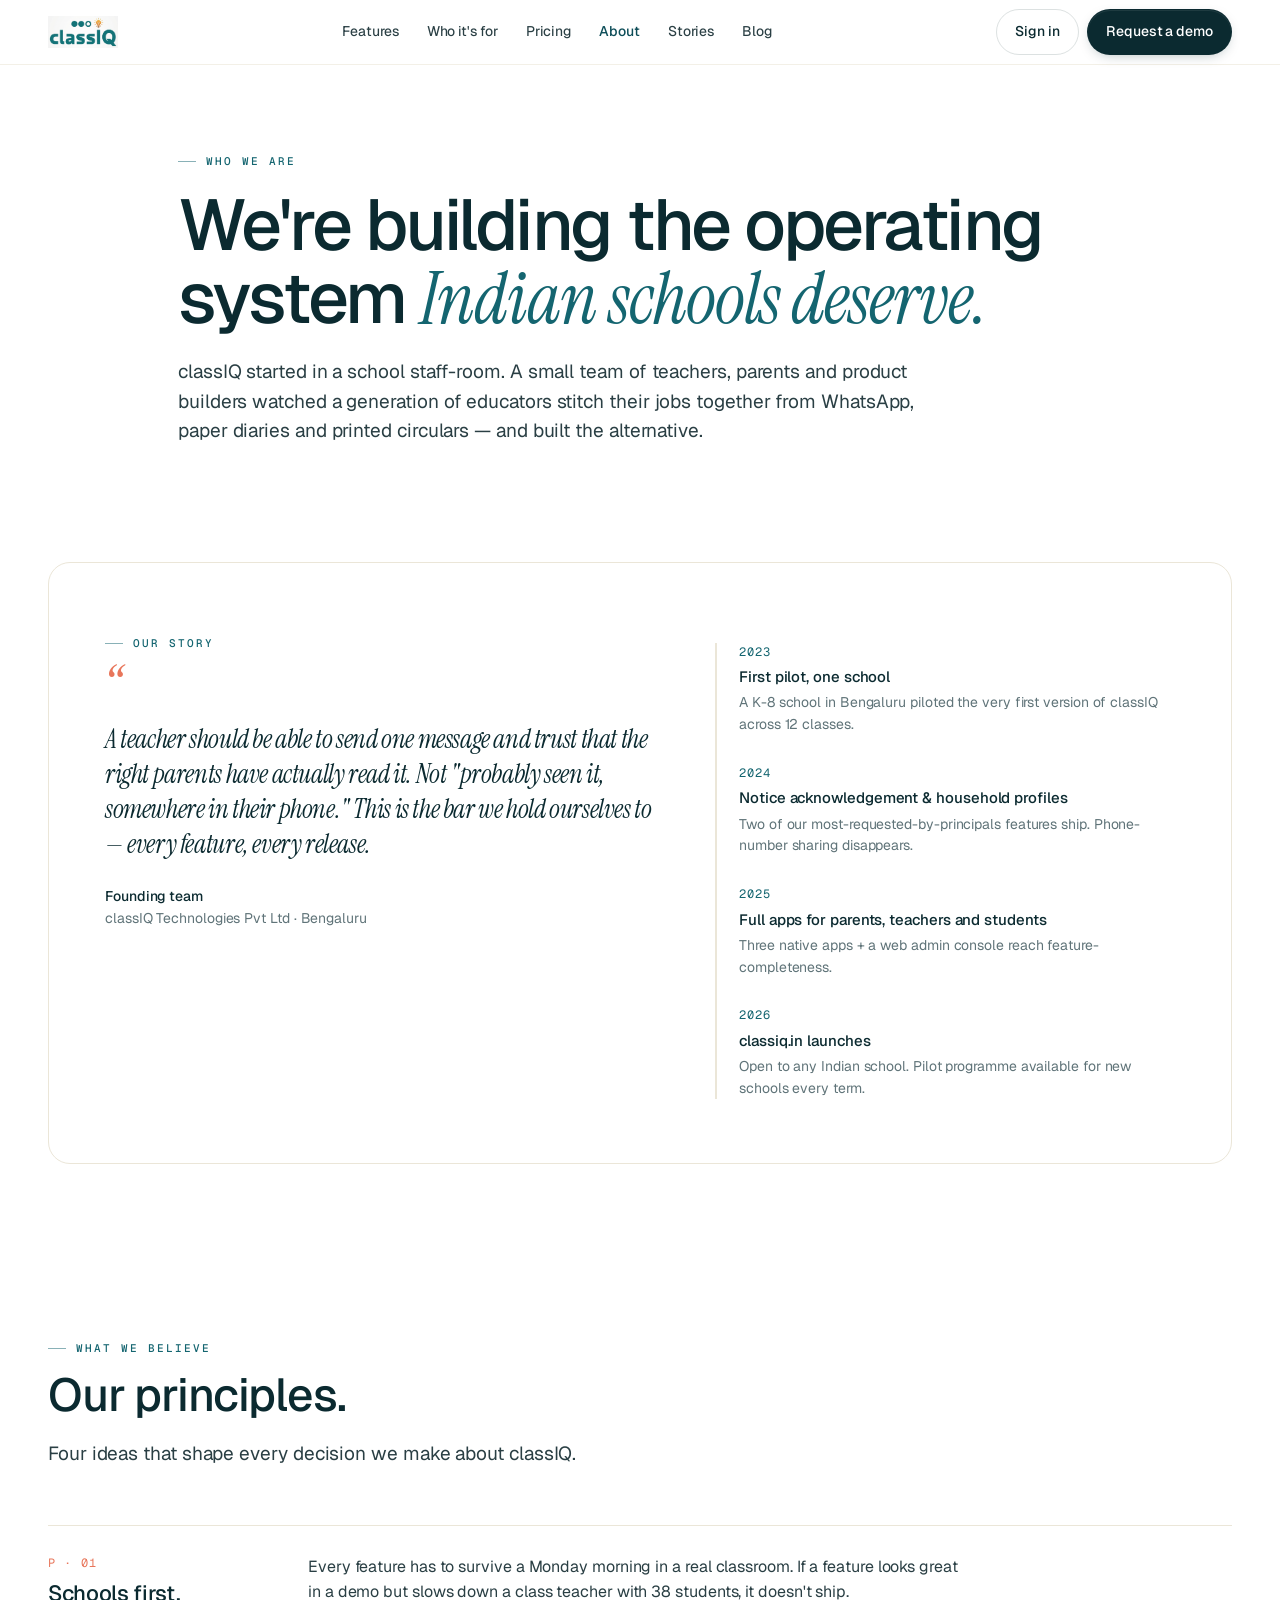
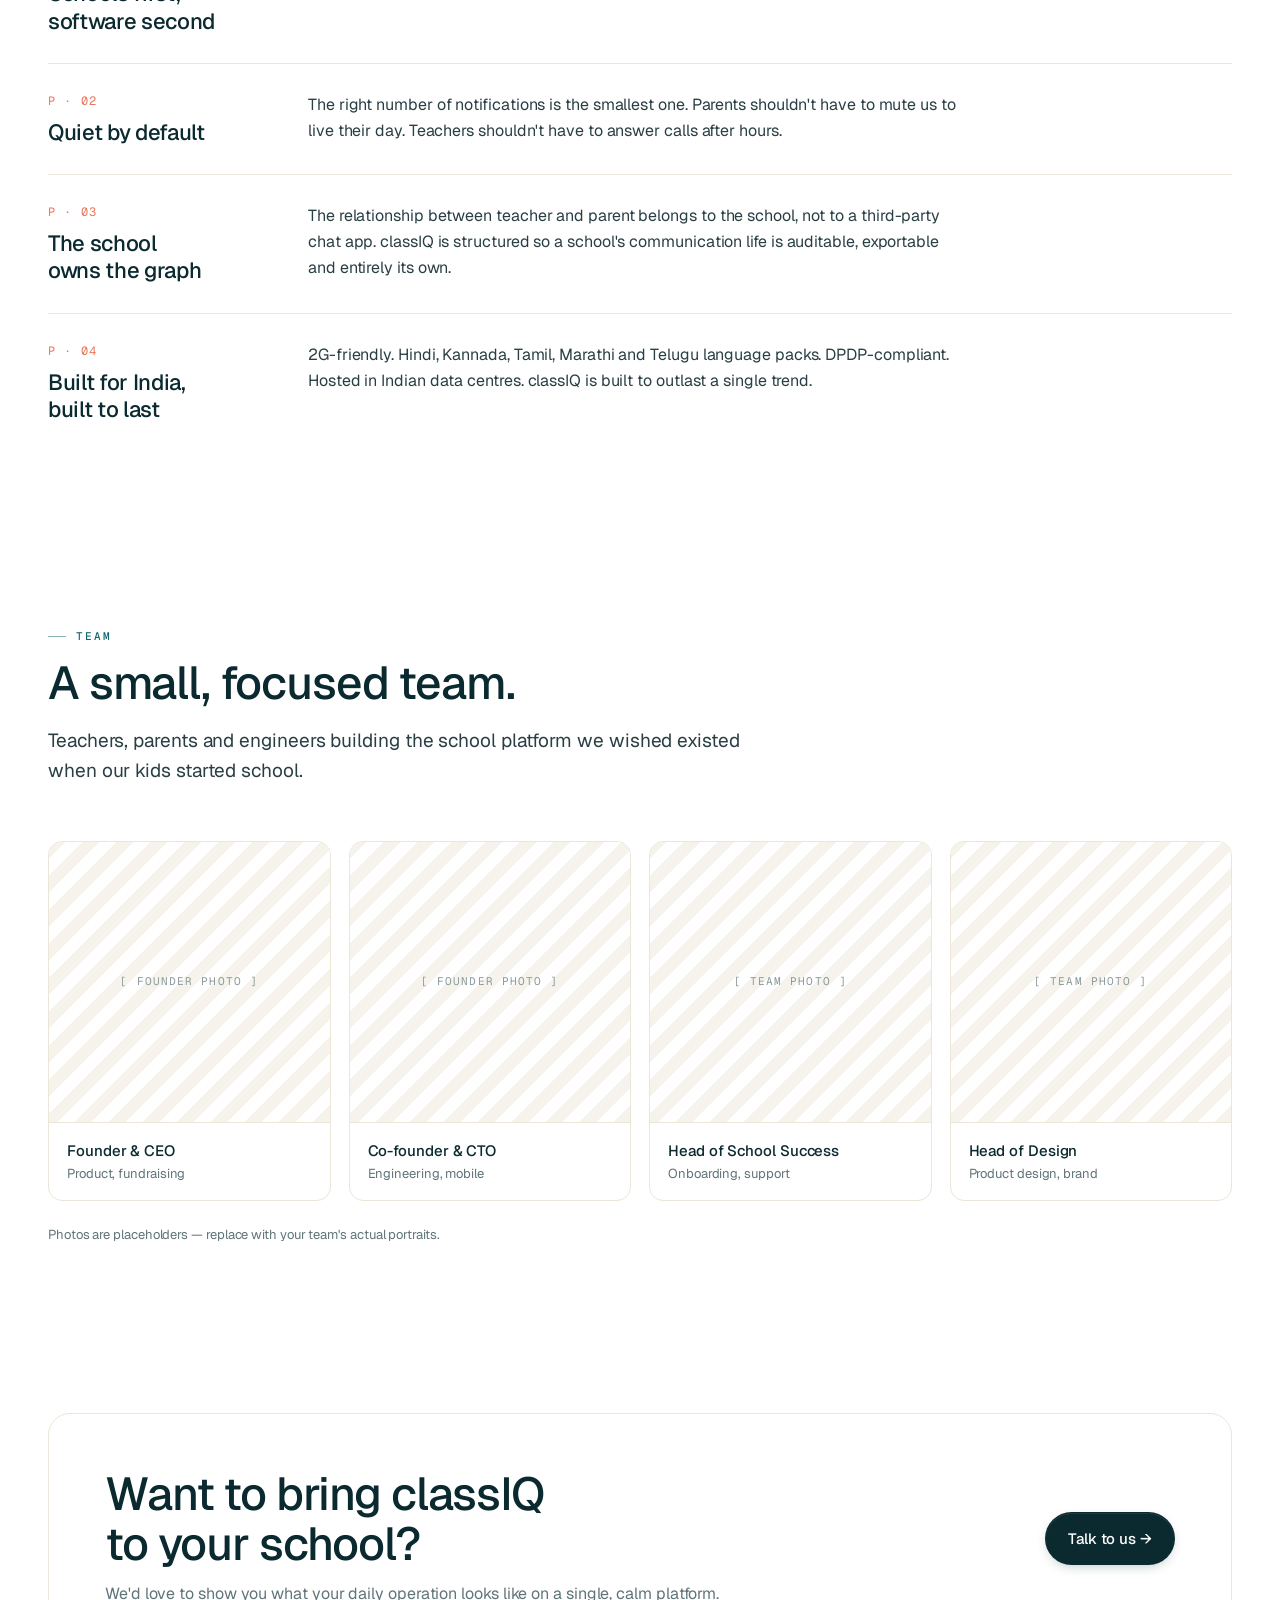
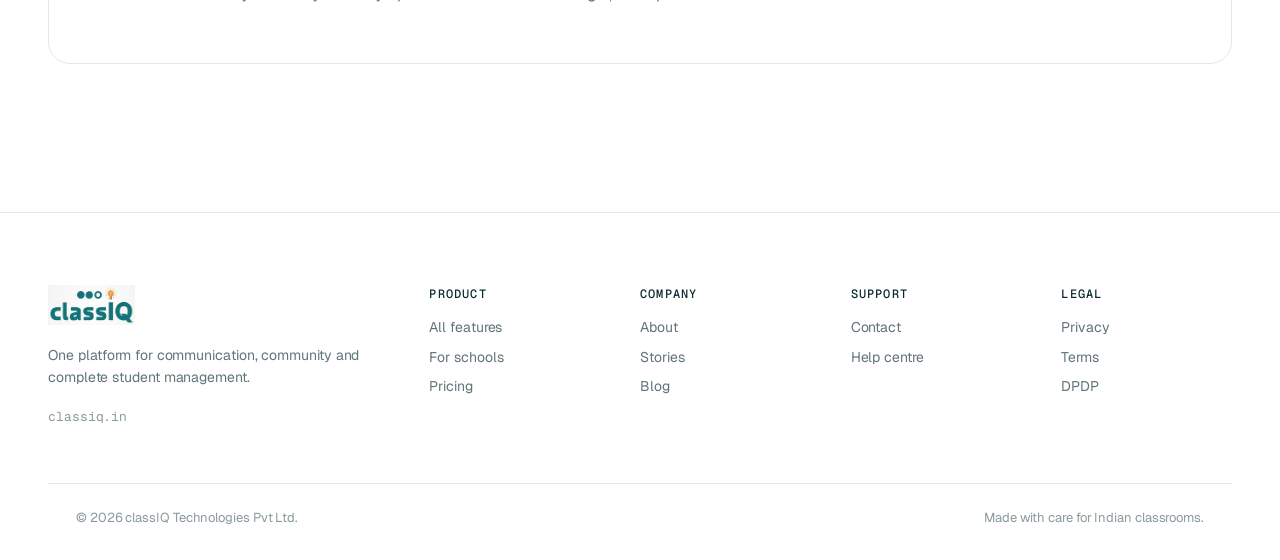
==== about.html @ 7a66c0c0 "first commit" ====
<!doctype html>
<html lang="en">
<head>
<meta charset="utf-8" />
<meta name="viewport" content="width=device-width, initial-scale=1" />
<title>About — classIQ</title>
<link rel="preconnect" href="https://fonts.googleapis.com">
<link rel="preconnect" href="https://fonts.gstatic.com" crossorigin>
<link href="https://fonts.googleapis.com/css2?family=Geist:wght@300;400;500;600;700&family=Geist+Mono:wght@400;500&family=Instrument+Serif:ital@0;1&display=swap" rel="stylesheet">
<link rel="stylesheet" href="styles.css" />
<style>
  .about-hero { padding: 80px 0 32px; }
  .principle {
    padding: 28px 0;
    border-top: 1px solid var(--line);
    display: grid;
    grid-template-columns: 220px 1fr;
    gap: 40px;
  }
  .principle .pnum {
    font-family: var(--font-mono); font-size: 12px;
    letter-spacing: 0.1em; color: var(--coral);
  }
  .principle h3 {
    margin-top: 8px;
    font-size: 22px;
    font-weight: 500;
    letter-spacing: -0.015em;
  }
  .principle p {
    font-size: 16px; color: var(--ink-2); line-height: 1.6; max-width: 60ch;
  }
  .team-grid {
    display: grid;
    grid-template-columns: repeat(4, 1fr);
    gap: 18px;
    margin-top: 40px;
  }
  .person {
    background: var(--paper);
    border: 1px solid var(--line);
    border-radius: var(--radius);
    overflow: hidden;
  }
  .person-avatar {
    aspect-ratio: 4/4;
    background: repeating-linear-gradient(135deg, var(--cream-2) 0 12px, var(--paper) 12px 24px);
    border-bottom: 1px solid var(--line);
    display: flex; align-items: center; justify-content: center;
    color: var(--muted-2);
    font-family: var(--font-mono); font-size: 11px;
    letter-spacing: 0.1em;
  }
  .person-meta { padding: 16px 18px; }
  .person-name { font-size: 15px; font-weight: 500; }
  .person-role { font-size: 13px; color: var(--muted); margin-top: 2px; }
  .story {
    padding: 64px 56px;
    background: var(--paper);
    border: 1px solid var(--line);
    border-radius: var(--radius-lg);
    display: grid;
    grid-template-columns: 1.1fr 0.9fr;
    gap: 48px;
    align-items: start;
  }
  .story-quote {
    font-family: var(--font-serif);
    font-style: italic;
    font-size: 26px;
    line-height: 1.35;
    color: var(--ink);
    letter-spacing: -0.015em;
  }
  .story-quote::before { content: "“"; font-size: 56px; color: var(--coral); display:block; line-height: .5; margin-bottom: 18px; }
  .timeline {
    margin-top: 16px;
    border-left: 2px solid var(--line);
    padding-left: 22px;
    display: flex; flex-direction: column; gap: 28px;
  }
  .tl-item .tl-year {
    font-family: var(--font-mono); font-size: 12px;
    color: var(--teal-700); letter-spacing: 0.08em;
  }
  .tl-item .tl-title { font-size: 15px; font-weight: 500; margin-top: 4px; }
  .tl-item .tl-body { font-size: 14px; color: var(--muted); margin-top: 4px; }
  @media (max-width: 880px) {
    .principle { grid-template-columns: 1fr; gap: 12px; }
    .team-grid { grid-template-columns: repeat(2, 1fr); }
    .story { grid-template-columns: 1fr; padding: 32px 24px; gap: 28px; }
  }
</style>
</head>
<body>

<header class="nav">
  <div class="container nav-inner">
    <a href="index.html" class="brand" aria-label="classIQ home"><img src="assets/logo.png" alt="classIQ" /></a>
    <nav class="nav-links">
      <a href="features.html">Features</a>
      <a href="index.html#who">Who it's for</a>
      <a href="pricing.html">Pricing</a>
      <a href="about.html" style="color:var(--teal-800); font-weight:500;">About</a>
      <a href="#">Stories</a>
      <a href="#">Blog</a>
    </nav>
    <div class="nav-cta">
      <a href="#" class="btn btn-ghost">Sign in</a>
      <a href="contact.html" class="btn btn-primary">Request a demo</a>
    </div>
  </div>
</header>

<section class="about-hero">
  <div class="container-narrow">
    <span class="eyebrow">Who we are</span>
    <h1 style="margin-top:18px;">We're building the operating system <span class="italic-serif" style="color:var(--teal-700);">Indian schools deserve.</span></h1>
    <p class="lede" style="margin-top:22px;">classIQ started in a school staff-room. A small team of teachers, parents and product builders watched a generation of educators stitch their jobs together from WhatsApp, paper diaries and printed circulars — and built the alternative.</p>
  </div>
</section>

<!-- Story -->
<section>
  <div class="container">
    <div class="story">
      <div>
        <span class="eyebrow">Our story</span>
        <p class="story-quote" style="margin-top:24px;">A teacher should be able to send one message and trust that the right parents have actually read it. Not "probably seen it, somewhere in their phone." This is the bar we hold ourselves to — every feature, every release.</p>
        <div style="margin-top:24px; font-size:14px; color:var(--muted);">
          <strong style="color:var(--ink); font-weight:500;">Founding team</strong><br/>
          classIQ Technologies Pvt Ltd · Bengaluru
        </div>
      </div>
      <div>
        <div class="timeline">
          <div class="tl-item">
            <div class="tl-year">2023</div>
            <div class="tl-title">First pilot, one school</div>
            <div class="tl-body">A K-8 school in Bengaluru piloted the very first version of classIQ across 12 classes.</div>
          </div>
          <div class="tl-item">
            <div class="tl-year">2024</div>
            <div class="tl-title">Notice acknowledgement &amp; household profiles</div>
            <div class="tl-body">Two of our most-requested-by-principals features ship. Phone-number sharing disappears.</div>
          </div>
          <div class="tl-item">
            <div class="tl-year">2025</div>
            <div class="tl-title">Full apps for parents, teachers and students</div>
            <div class="tl-body">Three native apps + a web admin console reach feature-completeness.</div>
          </div>
          <div class="tl-item">
            <div class="tl-year">2026</div>
            <div class="tl-title">classiq.in launches</div>
            <div class="tl-body">Open to any Indian school. Pilot programme available for new schools every term.</div>
          </div>
        </div>
      </div>
    </div>
  </div>
</section>

<!-- Principles -->
<section>
  <div class="container">
    <div class="section-head">
      <span class="eyebrow">What we believe</span>
      <h2 style="margin-top:14px;">Our principles.</h2>
      <p class="lede">Four ideas that shape every decision we make about classIQ.</p>
    </div>

    <div class="principle">
      <div><div class="pnum">P · 01</div><h3>Schools first, software second</h3></div>
      <p>Every feature has to survive a Monday morning in a real classroom. If a feature looks great in a demo but slows down a class teacher with 38 students, it doesn't ship.</p>
    </div>
    <div class="principle">
      <div><div class="pnum">P · 02</div><h3>Quiet by default</h3></div>
      <p>The right number of notifications is the smallest one. Parents shouldn't have to mute us to live their day. Teachers shouldn't have to answer calls after hours.</p>
    </div>
    <div class="principle">
      <div><div class="pnum">P · 03</div><h3>The school owns the graph</h3></div>
      <p>The relationship between teacher and parent belongs to the school, not to a third-party chat app. classIQ is structured so a school's communication life is auditable, exportable and entirely its own.</p>
    </div>
    <div class="principle">
      <div><div class="pnum">P · 04</div><h3>Built for India, built to last</h3></div>
      <p>2G-friendly. Hindi, Kannada, Tamil, Marathi and Telugu language packs. DPDP-compliant. Hosted in Indian data centres. classIQ is built to outlast a single trend.</p>
    </div>
  </div>
</section>

<!-- Team -->
<section>
  <div class="container">
    <div class="section-head">
      <span class="eyebrow">Team</span>
      <h2 style="margin-top:14px;">A small, focused team.</h2>
      <p class="lede">Teachers, parents and engineers building the school platform we wished existed when our kids started school.</p>
    </div>

    <div class="team-grid">
      <div class="person">
        <div class="person-avatar">[ FOUNDER PHOTO ]</div>
        <div class="person-meta"><div class="person-name">Founder &amp; CEO</div><div class="person-role">Product, fundraising</div></div>
      </div>
      <div class="person">
        <div class="person-avatar">[ FOUNDER PHOTO ]</div>
        <div class="person-meta"><div class="person-name">Co-founder &amp; CTO</div><div class="person-role">Engineering, mobile</div></div>
      </div>
      <div class="person">
        <div class="person-avatar">[ TEAM PHOTO ]</div>
        <div class="person-meta"><div class="person-name">Head of School Success</div><div class="person-role">Onboarding, support</div></div>
      </div>
      <div class="person">
        <div class="person-avatar">[ TEAM PHOTO ]</div>
        <div class="person-meta"><div class="person-name">Head of Design</div><div class="person-role">Product design, brand</div></div>
      </div>
    </div>
    <p style="margin-top:24px; font-size:13px; color:var(--muted);">Photos are placeholders — replace with your team's actual portraits.</p>
  </div>
</section>

<!-- CTA -->
<section>
  <div class="container">
    <div class="cta-band">
      <div>
        <h2>Want to bring classIQ to your school?</h2>
        <p>We'd love to show you what your daily operation looks like on a single, calm platform.</p>
      </div>
      <a href="contact.html" class="btn btn-primary btn-lg">Talk to us →</a>
    </div>
  </div>
</section>

<footer>
  <div class="container">
    <div class="footer-grid">
      <div>
        <a href="index.html" class="brand brand-footer" aria-label="classIQ"><img src="assets/logo.png" alt="classIQ" /></a>
        <p style="margin-top:14px; max-width:36ch; color:var(--muted);">One platform for communication, community and complete student management.</p>
        <div style="margin-top:18px; font-size:13px; color:var(--muted-2); font-family:var(--font-mono);">classiq.in</div>
      </div>
      <div class="footer-col"><h4>Product</h4><ul><li><a href="features.html">All features</a></li><li><a href="index.html#who">For schools</a></li><li><a href="pricing.html">Pricing</a></li></ul></div>
      <div class="footer-col"><h4>Company</h4><ul><li><a href="about.html">About</a></li><li><a href="#">Stories</a></li><li><a href="#">Blog</a></li></ul></div>
      <div class="footer-col"><h4>Support</h4><ul><li><a href="contact.html">Contact</a></li><li><a href="#">Help centre</a></li></ul></div>
      <div class="footer-col"><h4>Legal</h4><ul><li><a href="#">Privacy</a></li><li><a href="#">Terms</a></li><li><a href="#">DPDP</a></li></ul></div>
    </div>
    <div class="container footer-bottom"><div>© 2026 classIQ Technologies Pvt Ltd.</div><div>Made with care for Indian classrooms.</div></div>
  </div>
</footer>

</body>
</html>
---- styles.css ----
/* ============ classIQ — Design tokens ============ */
:root {
  --teal-900: #06363f;
  --teal-800: #0d4d58;
  --teal-700: #146570;
  --teal-600: #1a7a87;
  --teal-500: #2d9aa6;
  --teal-100: #d6eaeb;
  --teal-50: #ecf5f5;

  --coral: #e8765b;
  --coral-soft: #f7c8b8;
  --amber: #f2a03d;
  --amber-soft: #fadeb1;

  --cream: #ffffff;
  --cream-2: #f6f3ec;
  --paper: #ffffff;

  --ink: #0b2a30;
  --ink-2: #2a3f44;
  --muted: #607479;
  --muted-2: #8a9a9e;
  --line: #ebe6d8;
  --line-2: #f1ecde;

  --radius-sm: 8px;
  --radius: 14px;
  --radius-lg: 22px;
  --radius-pill: 999px;

  --shadow-sm: 0 1px 2px rgba(11,42,48,.04), 0 1px 3px rgba(11,42,48,.04);
  --shadow: 0 4px 18px -8px rgba(11,42,48,.18), 0 1px 3px rgba(11,42,48,.05);
  --shadow-lg: 0 32px 60px -24px rgba(11,42,48,.25), 0 8px 18px -8px rgba(11,42,48,.10);

  --container: 1240px;
  --gutter: 28px;

  --font-sans: "Geist", "Plus Jakarta Sans", -apple-system, BlinkMacSystemFont, sans-serif;
  --font-mono: "Geist Mono", ui-monospace, "SF Mono", monospace;
  --font-serif: "Instrument Serif", "Georgia", serif;
}

* { box-sizing: border-box; }
html, body { margin: 0; padding: 0; }
html { -webkit-font-smoothing: antialiased; text-rendering: optimizeLegibility; }
body {
  font-family: var(--font-sans);
  background: var(--cream);
  color: var(--ink);
  font-size: 16px;
  line-height: 1.55;
  letter-spacing: -0.005em;
}
img { max-width: 100%; display: block; }
a { color: inherit; text-decoration: none; }
button { font-family: inherit; cursor: pointer; }

.container { max-width: var(--container); margin: 0 auto; padding: 0 var(--gutter); }
.container-narrow { max-width: 980px; margin: 0 auto; padding: 0 var(--gutter); }

/* ============ Type scale ============ */
.eyebrow {
  font-family: var(--font-mono);
  font-size: 11px;
  letter-spacing: 0.18em;
  text-transform: uppercase;
  color: var(--teal-700);
  font-weight: 500;
  display: inline-flex;
  align-items: center;
  gap: 10px;
}
.eyebrow::before {
  content: "";
  width: 18px;
  height: 1px;
  background: var(--teal-700);
  opacity: .5;
}
h1, h2, h3, h4 {
  font-weight: 500;
  letter-spacing: -0.025em;
  margin: 0;
  color: var(--ink);
  text-wrap: balance;
}
h1 { font-size: clamp(44px, 5.6vw, 76px); line-height: 1.02; letter-spacing: -0.035em; }
h2 { font-size: clamp(32px, 3.6vw, 48px); line-height: 1.08; }
h3 { font-size: 22px; line-height: 1.25; }
.italic-serif {
  font-family: var(--font-serif);
  font-style: italic;
  font-weight: 400;
  letter-spacing: -0.015em;
}
p { margin: 0; color: var(--ink-2); }
.lede { font-size: 19px; line-height: 1.55; color: var(--ink-2); max-width: 60ch; }

/* ============ Nav ============ */
.nav {
  position: sticky;
  top: 0;
  z-index: 60;
  background: color-mix(in oklab, var(--cream) 78%, transparent);
  backdrop-filter: saturate(140%) blur(14px);
  border-bottom: 1px solid color-mix(in oklab, var(--line) 60%, transparent);
}
.nav-inner {
  display: flex;
  align-items: center;
  justify-content: space-between;
  height: 64px;
}
.brand {
  display: inline-flex;
  align-items: center;
  gap: 8px;
  font-weight: 700;
  font-size: 19px;
  letter-spacing: -0.02em;
  color: var(--teal-800);
}
.brand img {
  height: 32px;
  width: auto;
  display: block;
  mix-blend-mode: multiply; /* drops the warm-white background tint */
}
.brand-footer img {
  height: 40px;
}
.brand .brand-lc { font-weight: 600; }
.brand .brand-uc { font-weight: 700; color: var(--teal-700); }
.brand-bulb {
  width: 12px; height: 12px;
  position: relative;
  top: -10px;
  color: var(--amber);
}
.nav-links {
  display: flex;
  gap: 28px;
  align-items: center;
}
.nav-links a {
  font-size: 14px;
  color: var(--ink-2);
  font-weight: 450;
  position: relative;
  white-space: nowrap;
}
.nav-links a:hover { color: var(--teal-700); }
.nav-cta { display: flex; gap: 8px; align-items: center; }

/* ============ Buttons ============ */
.btn {
  display: inline-flex;
  align-items: center;
  gap: 8px;
  padding: 11px 18px;
  font-size: 14px;
  font-weight: 500;
  letter-spacing: -0.005em;
  border-radius: var(--radius-pill);
  border: 1px solid transparent;
  transition: transform .15s ease, background .15s ease, box-shadow .15s ease;
  white-space: nowrap;
}
.btn-primary {
  background: var(--ink);
  color: var(--cream);
  box-shadow: 0 1px 0 rgba(255,255,255,.08) inset, 0 4px 14px -6px rgba(11,42,48,.4);
}
.btn-primary:hover { background: var(--teal-800); transform: translateY(-1px); }
.btn-ghost {
  background: transparent;
  color: var(--ink);
  border-color: color-mix(in oklab, var(--ink) 14%, transparent);
}
.btn-ghost:hover { background: var(--paper); border-color: color-mix(in oklab, var(--ink) 22%, transparent); }
.btn-coral {
  background: var(--coral);
  color: white;
  box-shadow: 0 6px 20px -10px rgba(232,118,91,.7);
}
.btn-coral:hover { background: #db6a50; transform: translateY(-1px); }
.btn-lg { padding: 14px 22px; font-size: 15px; }
.btn .arrow { transition: transform .2s ease; }
.btn:hover .arrow { transform: translateX(2px); }

/* ============ Hero ============ */
.hero {
  position: relative;
  padding: 88px 0 60px;
  overflow: hidden;
}
.hero-grid {
  display: grid;
  grid-template-columns: 1.1fr 0.9fr;
  gap: 48px;
  align-items: center;
}
.hero-eyebrow-row {
  display: flex; gap: 12px; align-items: center;
  margin-bottom: 24px;
}
.dot {
  width: 7px; height: 7px; border-radius: 50%; background: var(--coral);
  box-shadow: 0 0 0 4px color-mix(in oklab, var(--coral) 22%, transparent);
}
.hero h1 .accent {
  font-family: var(--font-serif);
  font-style: italic;
  font-weight: 400;
  color: var(--teal-700);
}
.hero-sub {
  margin-top: 22px;
  font-size: 19px;
  color: var(--ink-2);
  max-width: 52ch;
  line-height: 1.55;
}
.hero-ctas {
  margin-top: 32px;
  display: flex;
  gap: 12px;
  align-items: center;
}
.hero-meta {
  margin-top: 22px;
  display: flex;
  gap: 22px;
  align-items: center;
  color: var(--muted);
  font-size: 13px;
}
.hero-meta .check {
  color: var(--teal-700);
  font-weight: 600;
}

/* ============ Section ============ */
section { padding: 84px 0; }
.section-head {
  max-width: 720px;
  margin-bottom: 56px;
}
.section-head h2 { margin-top: 14px; }
.section-head .lede { margin-top: 18px; }

/* ============ Problem cards ============ */
.problem-grid {
  display: grid;
  grid-template-columns: repeat(4, 1fr);
  gap: 16px;
}
.problem-card {
  background: var(--paper);
  border: 1px solid var(--line);
  border-radius: var(--radius);
  padding: 24px;
  position: relative;
}
.problem-card .pnum {
  font-family: var(--font-mono);
  font-size: 11px;
  color: var(--coral);
  letter-spacing: 0.1em;
}
.problem-card h3 {
  margin-top: 10px;
  font-size: 17px;
  font-weight: 500;
}
.problem-card ul {
  list-style: none;
  padding: 0;
  margin: 14px 0 0;
  font-size: 13.5px;
  color: var(--muted);
  line-height: 1.55;
}
.problem-card ul li {
  padding: 6px 0;
  border-top: 1px dashed var(--line);
}
.problem-card ul li:first-child { border-top: none; padding-top: 0; }

/* ============ Solution band ============ */
.solution-band {
  background: var(--ink);
  color: var(--cream);
  border-radius: var(--radius-lg);
  padding: 64px 56px;
  position: relative;
  overflow: hidden;
}
.solution-band::after {
  content: "";
  position: absolute;
  right: -120px; bottom: -120px;
  width: 360px; height: 360px;
  background: radial-gradient(circle, color-mix(in oklab, var(--teal-500) 60%, transparent), transparent 70%);
  pointer-events: none;
}
.solution-band h2 { color: var(--cream); max-width: 18ch; }
.solution-band .accent {
  font-family: var(--font-serif);
  font-style: italic;
  color: var(--amber);
  font-weight: 400;
}
.solution-band .lede { color: color-mix(in oklab, var(--cream) 80%, transparent); }
.solution-stats {
  display: grid;
  grid-template-columns: repeat(4, 1fr);
  gap: 32px;
  margin-top: 56px;
  border-top: 1px solid color-mix(in oklab, var(--cream) 14%, transparent);
  padding-top: 32px;
}
.stat .stat-val {
  font-size: 36px;
  letter-spacing: -0.03em;
  color: var(--cream);
  font-weight: 500;
}
.stat .stat-val .small { font-size: 18px; color: var(--amber); }
.stat .stat-lbl {
  margin-top: 4px;
  font-size: 13px;
  color: color-mix(in oklab, var(--cream) 65%, transparent);
}

/* ============ Feature grid ============ */
.features-grid {
  display: grid;
  grid-template-columns: repeat(3, 1fr);
  gap: 1px;
  background: var(--line);
  border: 1px solid var(--line);
  border-radius: var(--radius);
  overflow: hidden;
}
.feature {
  background: var(--paper);
  padding: 28px 26px;
  position: relative;
}
.feature .ficon {
  width: 36px; height: 36px;
  display: inline-flex;
  align-items: center;
  justify-content: center;
  border-radius: 10px;
  background: var(--teal-50);
  color: var(--teal-700);
  margin-bottom: 18px;
}
.feature h3 {
  font-size: 17px;
  font-weight: 500;
  letter-spacing: -0.01em;
}
.feature p { font-size: 14px; margin-top: 8px; color: var(--muted); line-height: 1.55; }
.feature .badge {
  position: absolute;
  top: 18px;
  right: 18px;
  font-family: var(--font-mono);
  font-size: 10px;
  letter-spacing: 0.1em;
  color: var(--amber);
  text-transform: uppercase;
}

/* ============ Role tabs ============ */
.roles {
  background: var(--cream-2);
  border-radius: var(--radius-lg);
  padding: 48px;
  display: grid;
  grid-template-columns: 320px 1fr;
  gap: 48px;
  align-items: start;
}
.role-tabs {
  display: flex;
  flex-direction: column;
  gap: 4px;
}
.role-tab {
  text-align: left;
  background: transparent;
  border: 0;
  padding: 16px 18px;
  border-radius: 12px;
  cursor: pointer;
  display: flex;
  flex-direction: column;
  gap: 4px;
  transition: background .15s;
}
.role-tab:hover { background: color-mix(in oklab, var(--paper) 70%, transparent); }
.role-tab.active { background: var(--paper); box-shadow: var(--shadow-sm); }
.role-tab .rname {
  font-size: 15px;
  font-weight: 500;
  color: var(--ink);
  display: flex;
  align-items: center;
  gap: 10px;
}
.role-tab .rname .ricon {
  width: 22px; height: 22px;
  display: inline-flex; align-items: center; justify-content: center;
  background: var(--teal-100);
  border-radius: 6px;
  color: var(--teal-700);
}
.role-tab .rdesc {
  font-size: 13px;
  color: var(--muted);
  padding-left: 32px;
}
.role-tab.active .rname { color: var(--teal-800); }

.role-panel {
  background: var(--paper);
  border-radius: var(--radius);
  padding: 32px;
  box-shadow: var(--shadow);
  min-height: 460px;
}
.role-panel h3 {
  font-size: 26px;
  letter-spacing: -0.02em;
  font-weight: 500;
  margin-bottom: 6px;
}
.role-panel .rsub { color: var(--muted); font-size: 15px; }
.role-features {
  margin-top: 24px;
  list-style: none;
  padding: 0;
  display: grid;
  grid-template-columns: 1fr 1fr;
  gap: 14px 28px;
}
.role-features li {
  font-size: 14px;
  color: var(--ink-2);
  display: flex;
  gap: 10px;
  align-items: flex-start;
}
.role-features li::before {
  content: "";
  flex: none;
  width: 6px; height: 6px;
  border-radius: 2px;
  background: var(--coral);
  margin-top: 8px;
}

/* ============ How it works ============ */
.howitworks {
  display: grid;
  grid-template-columns: repeat(4, 1fr);
  gap: 24px;
  counter-reset: step;
}
.step {
  position: relative;
  padding-top: 28px;
}
.step::before {
  counter-increment: step;
  content: "0" counter(step);
  font-family: var(--font-mono);
  font-size: 12px;
  letter-spacing: 0.1em;
  color: var(--coral);
}
.step h3 {
  margin-top: 14px;
  font-size: 17px;
  font-weight: 500;
}
.step p {
  margin-top: 6px;
  font-size: 14px;
  color: var(--muted);
}
.step-line {
  position: absolute;
  top: 8px;
  left: 28px;
  right: 0;
  height: 1px;
  background: linear-gradient(to right, var(--coral) 14%, var(--line) 14%);
}
.step:last-child .step-line { display: none; }

/* ============ Coming soon ============ */
.coming-grid {
  display: grid;
  grid-template-columns: repeat(3, 1fr);
  gap: 16px;
}
.coming-card {
  background: var(--paper);
  border: 1px dashed color-mix(in oklab, var(--amber) 50%, var(--line));
  border-radius: var(--radius);
  padding: 28px;
}
.coming-card .stamp {
  display: inline-block;
  padding: 4px 10px;
  border-radius: 999px;
  background: color-mix(in oklab, var(--amber) 18%, var(--paper));
  color: #a55a06;
  font-family: var(--font-mono);
  font-size: 10px;
  letter-spacing: 0.12em;
  text-transform: uppercase;
  margin-bottom: 18px;
}
.coming-card h3 { font-size: 18px; font-weight: 500; }
.coming-card p { margin-top: 8px; font-size: 14px; color: var(--muted); }

/* ============ Pricing teaser ============ */
.pricing-cards {
  display: grid;
  grid-template-columns: repeat(3, 1fr);
  gap: 16px;
}
.price-card {
  background: var(--paper);
  border: 1px solid var(--line);
  border-radius: var(--radius);
  padding: 28px;
  display: flex; flex-direction: column;
}
.price-card.featured {
  background: var(--ink);
  color: var(--cream);
  border-color: var(--ink);
}
.price-card .pname {
  font-size: 14px;
  font-weight: 500;
  color: var(--teal-700);
  letter-spacing: -0.005em;
}
.price-card.featured .pname { color: var(--amber); }
.price-card .pamt {
  margin-top: 14px;
  font-size: 38px;
  letter-spacing: -0.03em;
  font-weight: 500;
}
.price-card .pamt .per {
  font-size: 13px;
  color: var(--muted);
  font-weight: 400;
  letter-spacing: 0;
}
.price-card.featured .pamt .per { color: color-mix(in oklab, var(--cream) 60%, transparent); }
.price-card .pdesc {
  margin-top: 6px;
  color: var(--muted);
  font-size: 13px;
}
.price-card.featured .pdesc { color: color-mix(in oklab, var(--cream) 70%, transparent); }
.price-card ul {
  list-style: none;
  padding: 0;
  margin: 22px 0 0;
  font-size: 14px;
  display: flex; flex-direction: column; gap: 10px;
}
.price-card ul li {
  display: flex; gap: 10px; align-items: flex-start;
  color: var(--ink-2);
}
.price-card.featured ul li { color: color-mix(in oklab, var(--cream) 85%, transparent); }
.price-card ul li svg { flex: none; margin-top: 3px; color: var(--teal-600); }
.price-card.featured ul li svg { color: var(--amber); }
.price-card .btn { margin-top: 22px; width: 100%; justify-content: center; }

/* ============ CTA band ============ */
.cta-band {
  background: var(--paper);
  border: 1px solid var(--line);
  border-radius: var(--radius-lg);
  padding: 56px;
  display: grid;
  grid-template-columns: 1fr auto;
  gap: 32px;
  align-items: center;
}
.cta-band h2 { max-width: 22ch; }
.cta-band p { color: var(--muted); margin-top: 12px; }

/* ============ Footer ============ */
footer {
  padding: 72px 0 32px;
  border-top: 1px solid var(--line);
  margin-top: 64px;
  font-size: 14px;
  color: var(--muted);
}
.footer-grid {
  display: grid;
  grid-template-columns: 2fr 1fr 1fr 1fr 1fr;
  gap: 40px;
  align-items: start;
}
.footer-col h4 {
  font-size: 12px;
  letter-spacing: 0.1em;
  text-transform: uppercase;
  font-family: var(--font-mono);
  color: var(--ink);
  font-weight: 500;
  margin-bottom: 14px;
}
.footer-col ul {
  list-style: none; padding: 0; margin: 0;
  display: flex; flex-direction: column; gap: 8px;
}
.footer-col a { color: var(--muted); font-size: 14px; }
.footer-col a:hover { color: var(--teal-700); }
.footer-bottom {
  margin-top: 56px;
  padding-top: 24px;
  border-top: 1px solid var(--line);
  display: flex;
  justify-content: space-between;
  font-size: 13px;
  color: var(--muted-2);
}

/* ============ Visual: Product mock surface ============ */
.surface {
  background: var(--paper);
  border: 1px solid var(--line);
  border-radius: 18px;
  box-shadow: var(--shadow-lg);
  overflow: hidden;
  position: relative;
}
.surface-bar {
  padding: 10px 14px;
  border-bottom: 1px solid var(--line);
  background: color-mix(in oklab, var(--cream) 60%, var(--paper));
  display: flex; align-items: center; gap: 10px;
}
.tlights { display: flex; gap: 6px; }
.tlights span { width: 10px; height: 10px; border-radius: 50%; background: var(--line); }
.tlights span:nth-child(1) { background: #f7b3a3; }
.tlights span:nth-child(2) { background: #fadeb1; }
.tlights span:nth-child(3) { background: #b8dad1; }
.surface-bar .tab {
  margin-left: 12px;
  font-size: 12px;
  font-family: var(--font-mono);
  color: var(--muted);
  background: var(--paper);
  padding: 4px 10px;
  border-radius: 6px;
  border: 1px solid var(--line);
}

/* Hero product preview */
.hero-preview {
  position: relative;
  aspect-ratio: 5/4;
  width: 100%;
}
.preview-stack {
  position: absolute;
  inset: 0;
}
.preview-dash {
  position: absolute;
  inset: 0 60px 60px 0;
}
.preview-phone {
  position: absolute;
  right: 0; bottom: 0;
  width: 200px;
  aspect-ratio: 9/19;
  background: var(--ink);
  border-radius: 28px;
  padding: 8px;
  box-shadow: var(--shadow-lg);
  border: 1px solid var(--teal-800);
}
.preview-phone-inner {
  width: 100%; height: 100%;
  background: var(--paper);
  border-radius: 22px;
  overflow: hidden;
  display: flex; flex-direction: column;
}

/* ============ Tag pill ============ */
.tag {
  display: inline-flex; align-items: center; gap: 8px;
  background: color-mix(in oklab, var(--coral) 12%, var(--cream));
  color: var(--coral);
  font-size: 12px;
  font-family: var(--font-mono);
  padding: 4px 12px;
  border-radius: 999px;
  letter-spacing: 0.05em;
}

/* ============ Responsive ============ */
@media (max-width: 880px) {
  .hero-grid { grid-template-columns: 1fr; }
  .problem-grid { grid-template-columns: repeat(2, 1fr); }
  .features-grid { grid-template-columns: repeat(2, 1fr); }
  .howitworks { grid-template-columns: repeat(2, 1fr); }
  .coming-grid, .pricing-cards { grid-template-columns: 1fr; }
  .roles { grid-template-columns: 1fr; padding: 28px; }
  .solution-stats { grid-template-columns: repeat(2, 1fr); }
  .footer-grid { grid-template-columns: 1fr 1fr; }
  .cta-band { grid-template-columns: 1fr; padding: 36px; }
}
@media (max-width: 640px) {
  .nav-links { display: none; }
  section { padding: 56px 0; }
  .problem-grid, .features-grid { grid-template-columns: 1fr; }
  .howitworks { grid-template-columns: 1fr; }
  .solution-band { padding: 32px 24px; }
  .solution-stats { grid-template-columns: 1fr 1fr; gap: 20px; }
  .role-features { grid-template-columns: 1fr; }
  .footer-grid { grid-template-columns: 1fr 1fr; }
  .footer-bottom { flex-direction: column; gap: 8px; }
}
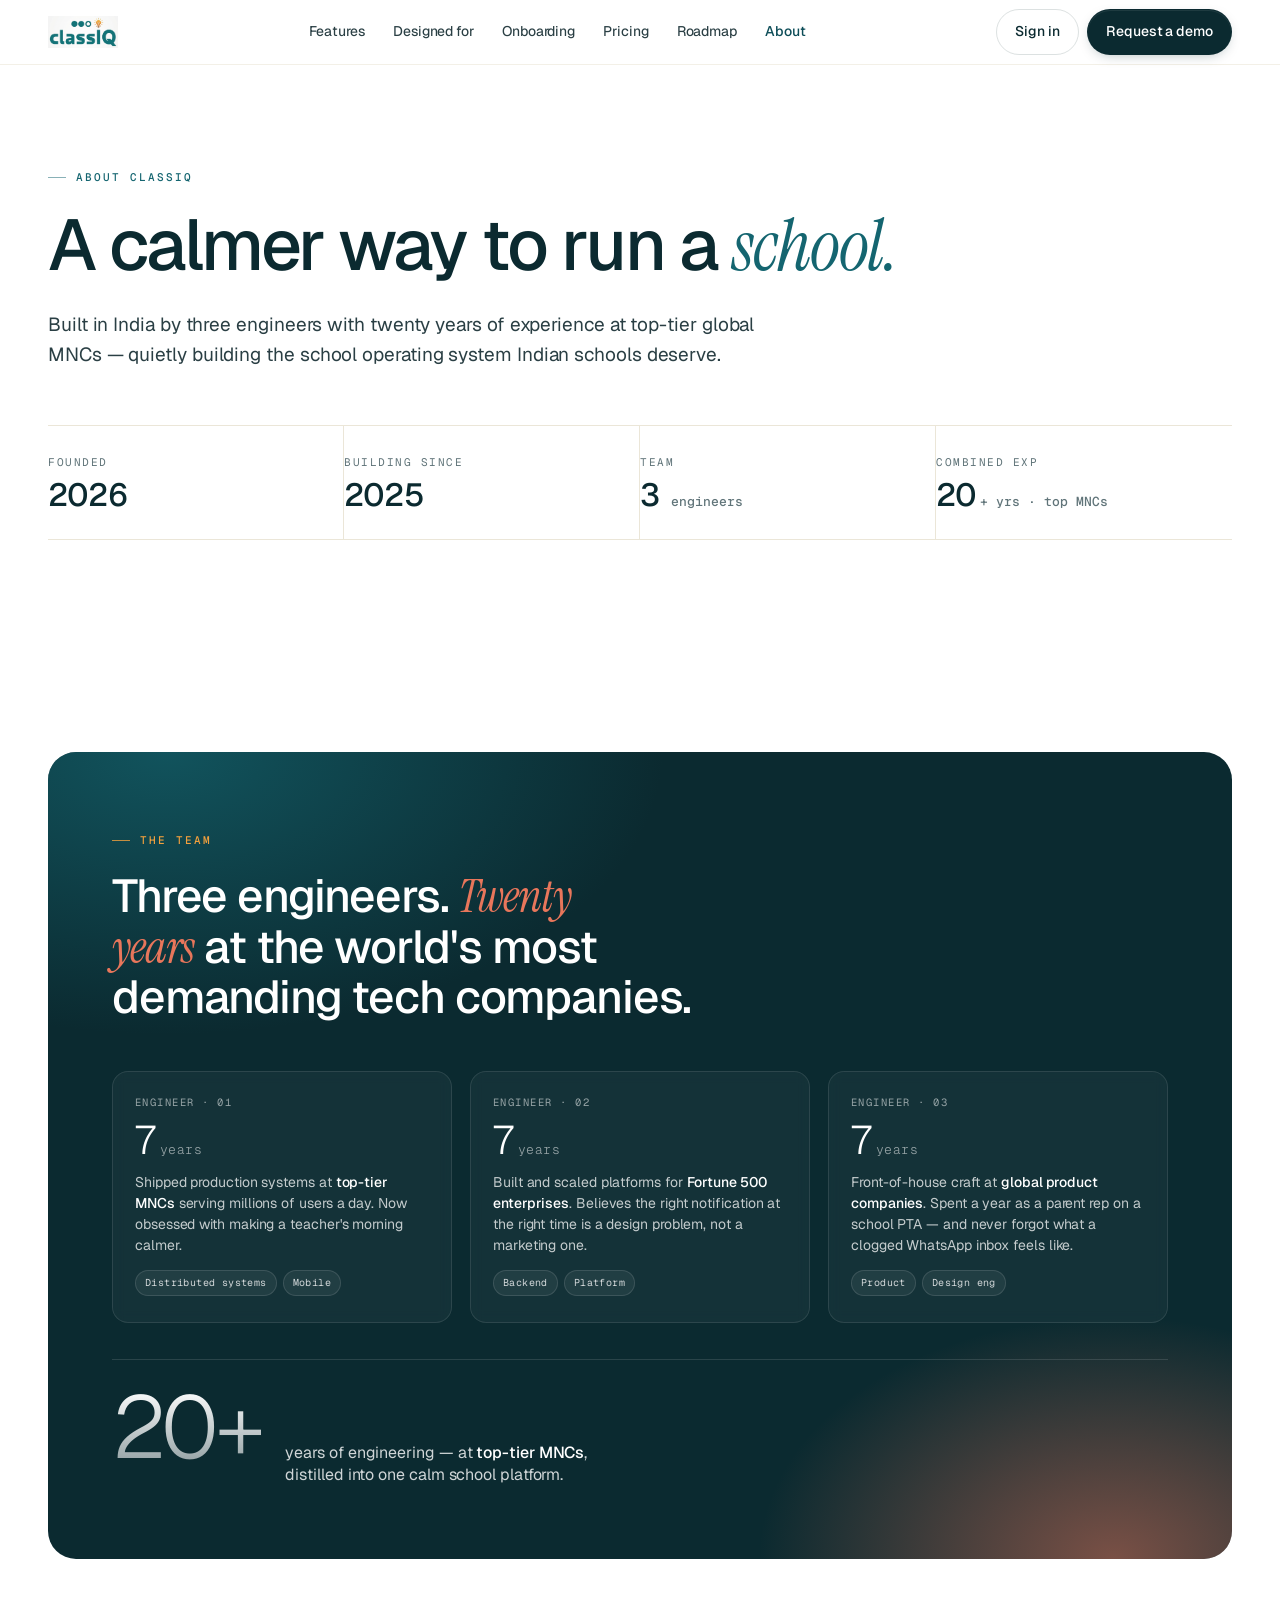
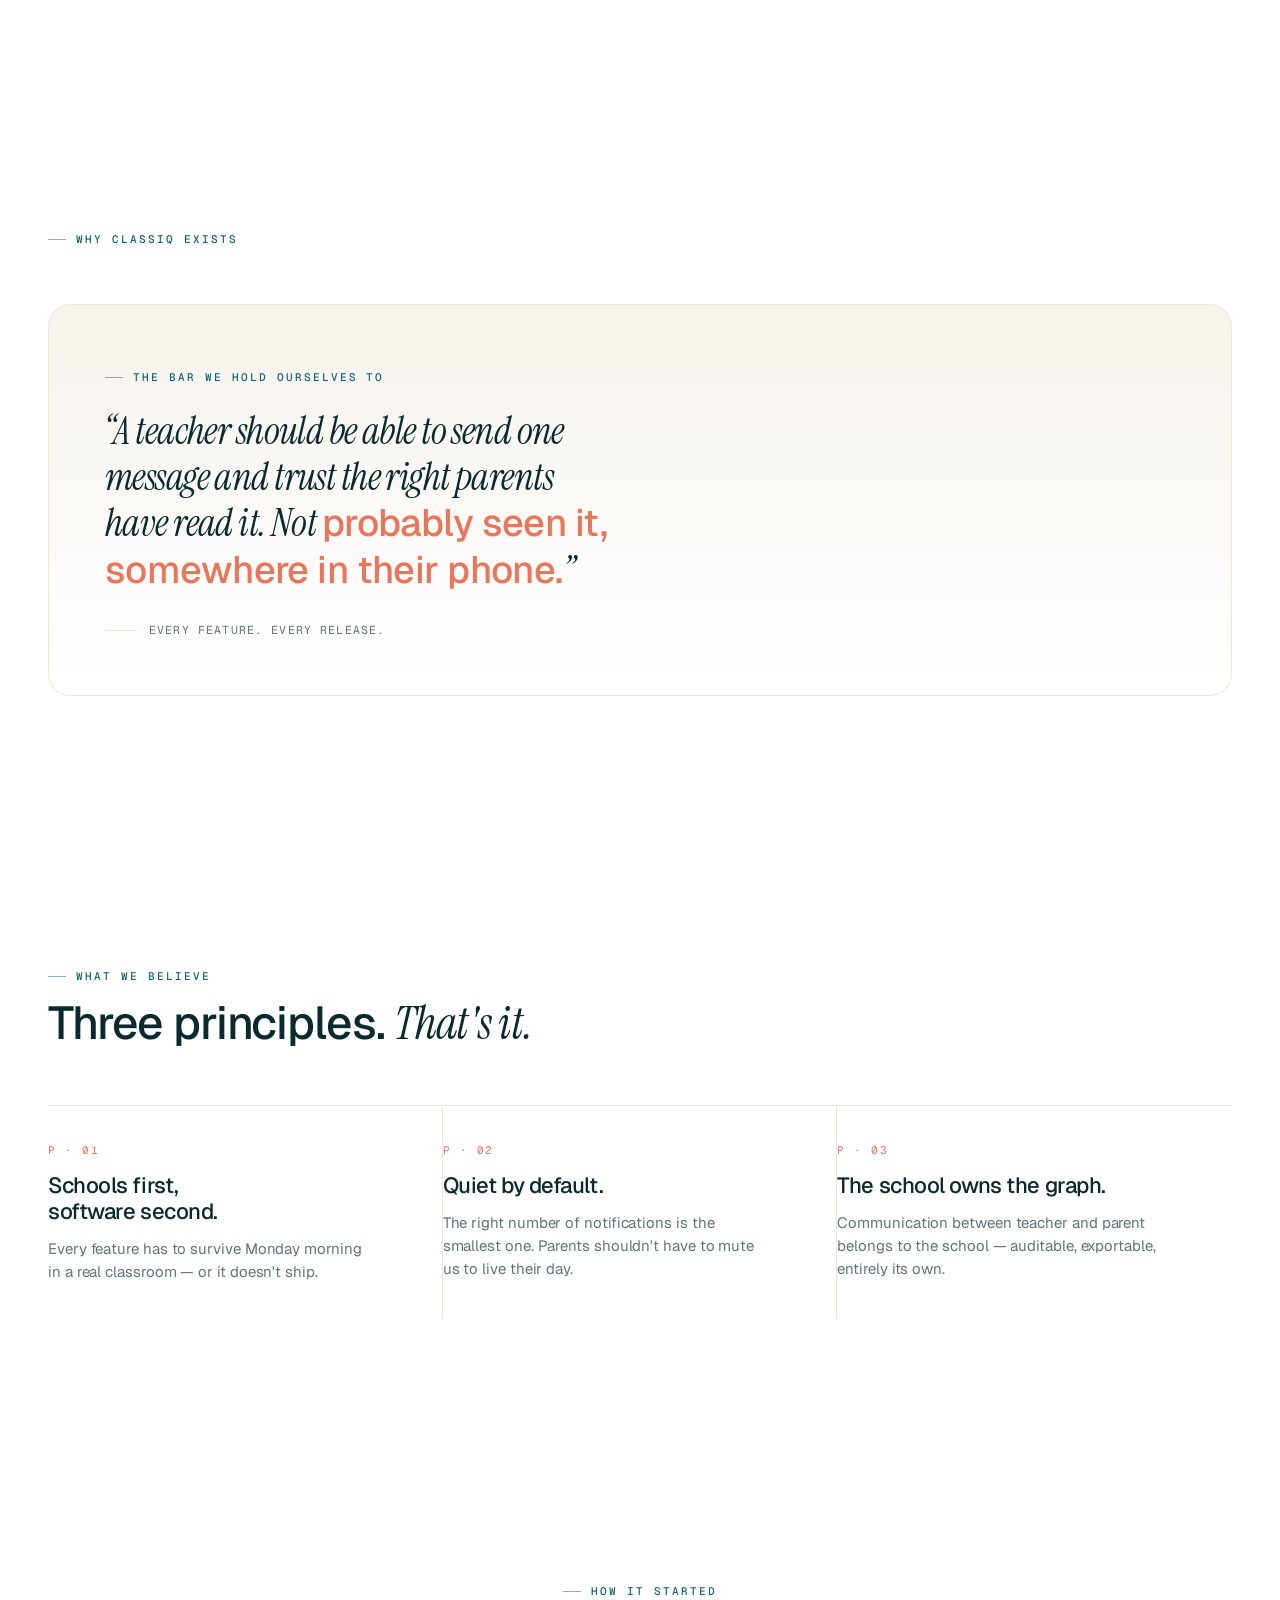
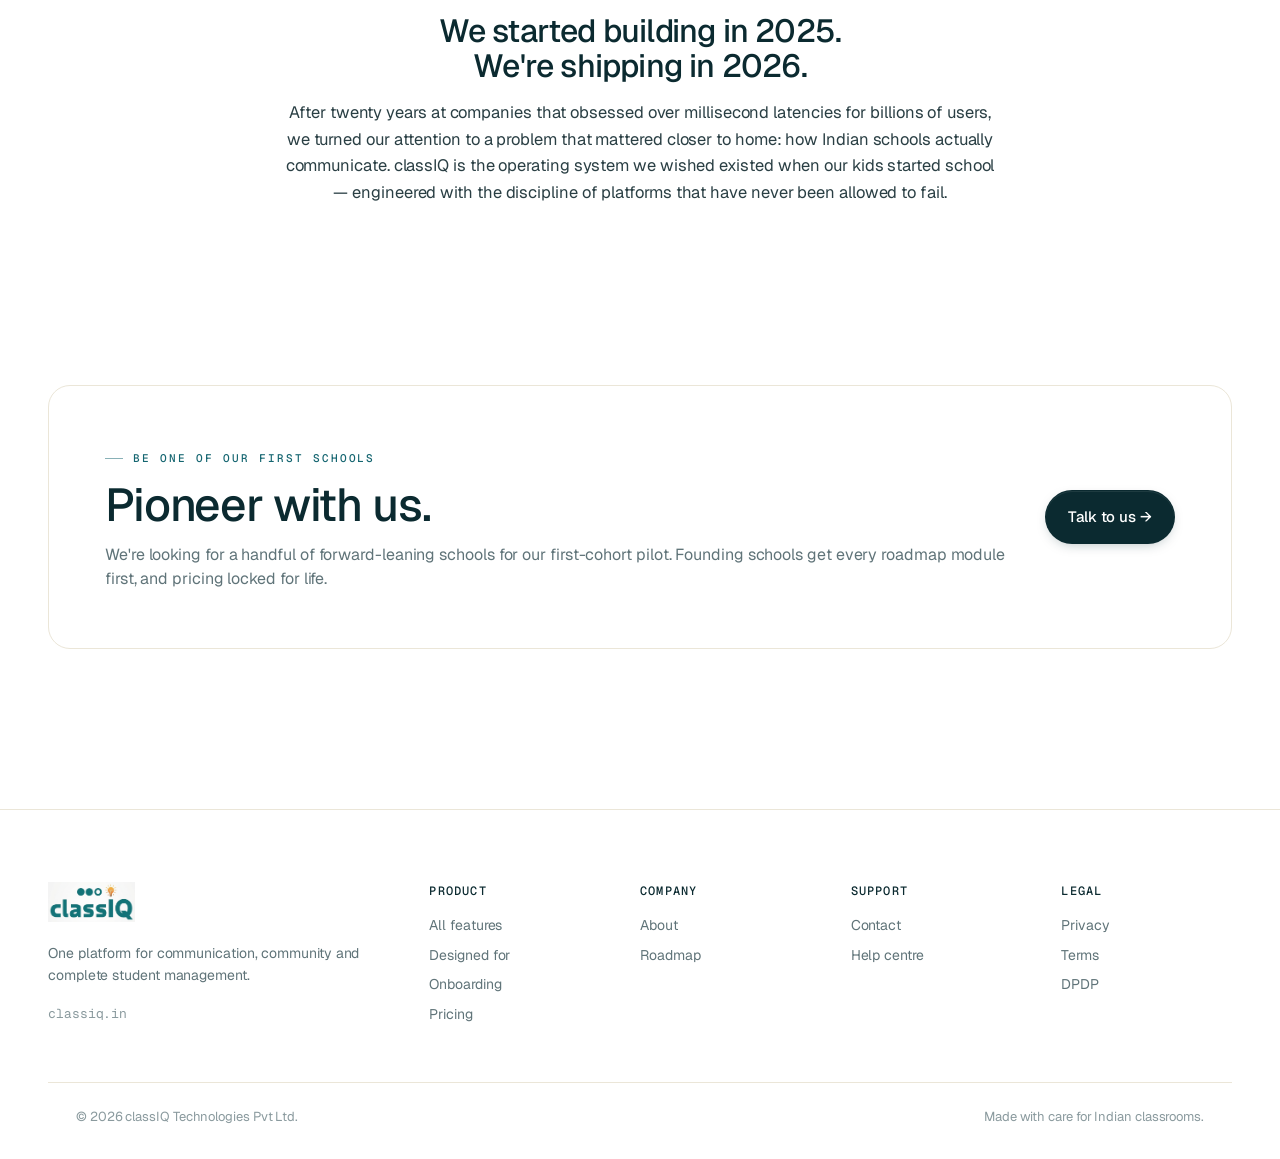
==== commit e2a1e398: "Website redesign" ====
--- a/about.html
+++ b/about.html
@@ -4,91 +4,260 @@
 <meta charset="utf-8" />
 <meta name="viewport" content="width=device-width, initial-scale=1" />
 <title>About — classIQ</title>
+<meta name="description" content="Three engineers. Twenty years at top-tier MNCs. One mission — give Indian schools the operating system they deserve." />
 <link rel="preconnect" href="https://fonts.googleapis.com">
 <link rel="preconnect" href="https://fonts.gstatic.com" crossorigin>
 <link href="https://fonts.googleapis.com/css2?family=Geist:wght@300;400;500;600;700&family=Geist+Mono:wght@400;500&family=Instrument+Serif:ital@0;1&display=swap" rel="stylesheet">
 <link rel="stylesheet" href="styles.css" />
 <style>
-  .about-hero { padding: 80px 0 32px; }
-  .principle {
-    padding: 28px 0;
+  /* ===== About — calm, focused ===== */
+  .ab-hero { padding: 96px 0 32px; }
+  .ab-hero h1 {
+    font-size: clamp(44px, 5.6vw, 76px);
+    line-height: 1.02;
+    letter-spacing: -.035em;
+    max-width: 19ch;
+  }
+  .ab-hero .lede { margin-top: 28px; max-width: 58ch; font-size: 19px; }
+
+  /* Stat strip */
+  .ab-stats {
+    margin-top: 56px;
+    display: grid;
+    grid-template-columns: repeat(4, 1fr);
+    gap: 0;
     border-top: 1px solid var(--line);
+    border-bottom: 1px solid var(--line);
+  }
+  .ab-stats .s {
+    padding: 28px 22px 28px 0;
+    border-right: 1px solid var(--line);
+  }
+  .ab-stats .s:last-child { border-right: 0; padding-right: 0; }
+  .ab-stats .k {
+    font-family: var(--font-mono);
+    font-size: 11px;
+    letter-spacing: .14em;
+    text-transform: uppercase;
+    color: var(--muted);
+  }
+  .ab-stats .v {
+    margin-top: 8px;
+    font-size: 32px;
+    font-weight: 500;
+    letter-spacing: -.025em;
+    line-height: 1;
+  }
+  .ab-stats .v .small {
+    font-family: var(--font-mono); font-size: 13px;
+    color: var(--muted); margin-left: 4px; letter-spacing: 0;
+  }
+
+  /* ===== The team — credibility callout ===== */
+  .ab-team {
+    margin: 96px 0;
+    background: var(--ink);
+    color: var(--cream);
+    border-radius: 28px;
+    padding: 72px 64px;
+    position: relative;
+    overflow: hidden;
+  }
+  .ab-team::before {
+    content: "";
+    position: absolute;
+    inset: 0;
+    background:
+      radial-gradient(50% 50% at 90% 100%, color-mix(in oklab, var(--coral) 50%, transparent), transparent 60%),
+      radial-gradient(60% 50% at 10% 0%, color-mix(in oklab, var(--teal-700) 70%, transparent), transparent 70%);
+    pointer-events: none;
+  }
+  .ab-team .inner { position: relative; z-index: 1; }
+  .ab-team .eyebrow { color: var(--amber); }
+  .ab-team .eyebrow::before { background: var(--amber); opacity: .8; }
+  .ab-team h2 {
+    margin-top: 22px;
+    color: var(--cream);
+    font-size: clamp(28px, 3.6vw, 48px);
+    letter-spacing: -.025em;
+    line-height: 1.1;
+    max-width: 22ch;
+  }
+  .ab-team h2 .accent { color: var(--coral); font-style: italic; font-family: var(--font-serif); font-weight: 400; }
+
+  .ab-pedigree {
+    margin-top: 48px;
     display: grid;
-    grid-template-columns: 220px 1fr;
-    gap: 40px;
-  }
-  .principle .pnum {
-    font-family: var(--font-mono); font-size: 12px;
-    letter-spacing: 0.1em; color: var(--coral);
-  }
-  .principle h3 {
-    margin-top: 8px;
+    grid-template-columns: repeat(3, 1fr);
+    gap: 18px;
+  }
+  .ped {
+    background: rgba(255,255,255,.04);
+    border: 1px solid rgba(255,255,255,.1);
+    border-radius: 16px;
+    padding: 22px 22px 26px;
+    backdrop-filter: blur(6px);
+    position: relative;
+  }
+  .ped .role {
+    font-family: var(--font-mono);
+    font-size: 10.5px;
+    letter-spacing: .14em;
+    text-transform: uppercase;
+    color: color-mix(in oklab, var(--cream) 55%, transparent);
+  }
+  .ped .yrs {
+    margin-top: 10px;
+    font-size: 40px;
+    font-weight: 300;
+    letter-spacing: -.03em;
+    line-height: 1;
+  }
+  .ped .yrs .u { font-family: var(--font-mono); font-size: 13px; color: color-mix(in oklab, var(--cream) 55%, transparent); margin-left: 6px; letter-spacing: .04em; }
+  .ped .body {
+    margin-top: 12px;
+    font-size: 14px;
+    line-height: 1.5;
+    color: color-mix(in oklab, var(--cream) 75%, transparent);
+  }
+  .ped .body b { font-weight: 500; color: var(--cream); }
+  .ped .tags { margin-top: 14px; display: flex; flex-wrap: wrap; gap: 6px; }
+  .ped .tag {
+    font-family: var(--font-mono);
+    font-size: 10px;
+    padding: 4px 9px;
+    border-radius: 999px;
+    background: rgba(255,255,255,.06);
+    border: 1px solid rgba(255,255,255,.12);
+    letter-spacing: .04em;
+    color: color-mix(in oklab, var(--cream) 80%, transparent);
+  }
+
+  .ab-team .total {
+    margin-top: 36px;
+    padding-top: 28px;
+    border-top: 1px solid rgba(255,255,255,.12);
+    display: flex;
+    gap: 24px;
+    align-items: baseline;
+    flex-wrap: wrap;
+  }
+  .ab-team .total .num {
+    font-size: 88px;
+    font-weight: 300;
+    letter-spacing: -.04em;
+    line-height: .9;
+    background: linear-gradient(180deg, var(--cream), color-mix(in oklab, var(--cream) 55%, transparent));
+    -webkit-background-clip: text;
+    background-clip: text;
+    color: transparent;
+  }
+  .ab-team .total .lbl {
+    font-size: 16px;
+    line-height: 1.4;
+    color: color-mix(in oklab, var(--cream) 80%, transparent);
+    max-width: 30ch;
+  }
+  .ab-team .total .lbl b { color: var(--cream); font-weight: 500; }
+
+  /* ===== Why card — the founding quote ===== */
+  .ab-why {
+    margin: 0 0 96px;
+    border: 1px solid var(--line);
+    border-radius: 22px;
+    padding: 56px 56px;
+    background: linear-gradient(180deg, var(--cream-2), var(--paper));
+  }
+  .ab-why h2 {
+    margin-top: 22px;
+    font-family: var(--font-serif);
+    font-weight: 400;
+    font-style: italic;
+    font-size: clamp(26px, 3vw, 38px);
+    line-height: 1.22;
+    letter-spacing: -.015em;
+    max-width: 32ch;
+    color: var(--ink);
+  }
+  .ab-why h2 .hl { font-style: normal; font-family: var(--font-sans); color: var(--coral); font-weight: 500; }
+  .ab-why .sig {
+    margin-top: 28px;
+    display: flex; align-items: center; gap: 12px;
+    font-family: var(--font-mono);
+    font-size: 11.5px;
+    letter-spacing: .1em;
+    text-transform: uppercase;
+    color: var(--muted);
+  }
+  .ab-why .sig .dash { width: 32px; height: 1px; background: var(--line); }
+
+  /* ===== Principles ===== */
+  .ab-prin {
+    display: grid;
+    grid-template-columns: repeat(3, 1fr);
+    gap: 0;
+    border-top: 1px solid var(--line);
+    margin-top: 24px;
+  }
+  .ab-prin .p {
+    padding: 36px 32px 36px 0;
+    border-right: 1px solid var(--line);
+  }
+  .ab-prin .p:nth-child(3) { border-right: 0; padding-right: 0; }
+  .ab-prin .num {
+    font-family: var(--font-mono);
+    font-size: 11px;
+    letter-spacing: .14em;
+    color: var(--coral);
+  }
+  .ab-prin h3 {
+    margin-top: 14px;
     font-size: 22px;
     font-weight: 500;
-    letter-spacing: -0.015em;
-  }
-  .principle p {
-    font-size: 16px; color: var(--ink-2); line-height: 1.6; max-width: 60ch;
-  }
-  .team-grid {
-    display: grid;
-    grid-template-columns: repeat(4, 1fr);
-    gap: 18px;
-    margin-top: 40px;
-  }
-  .person {
-    background: var(--paper);
-    border: 1px solid var(--line);
-    border-radius: var(--radius);
-    overflow: hidden;
-  }
-  .person-avatar {
-    aspect-ratio: 4/4;
-    background: repeating-linear-gradient(135deg, var(--cream-2) 0 12px, var(--paper) 12px 24px);
-    border-bottom: 1px solid var(--line);
-    display: flex; align-items: center; justify-content: center;
-    color: var(--muted-2);
-    font-family: var(--font-mono); font-size: 11px;
-    letter-spacing: 0.1em;
-  }
-  .person-meta { padding: 16px 18px; }
-  .person-name { font-size: 15px; font-weight: 500; }
-  .person-role { font-size: 13px; color: var(--muted); margin-top: 2px; }
-  .story {
-    padding: 64px 56px;
-    background: var(--paper);
-    border: 1px solid var(--line);
-    border-radius: var(--radius-lg);
-    display: grid;
-    grid-template-columns: 1.1fr 0.9fr;
-    gap: 48px;
-    align-items: start;
-  }
-  .story-quote {
-    font-family: var(--font-serif);
-    font-style: italic;
-    font-size: 26px;
-    line-height: 1.35;
-    color: var(--ink);
-    letter-spacing: -0.015em;
-  }
-  .story-quote::before { content: "“"; font-size: 56px; color: var(--coral); display:block; line-height: .5; margin-bottom: 18px; }
-  .timeline {
+    letter-spacing: -.02em;
+    line-height: 1.18;
+    max-width: 18ch;
+  }
+  .ab-prin p {
+    margin-top: 12px;
+    font-size: 15px;
+    line-height: 1.55;
+    color: var(--muted);
+    max-width: 32ch;
+  }
+
+  /* Origin */
+  .ab-origin {
+    margin: 88px auto 0;
+    max-width: 760px;
+    text-align: center;
+    padding: 0 24px;
+  }
+  .ab-origin .eyebrow { justify-content: center; }
+  .ab-origin h2 {
+    margin-top: 14px;
+    font-size: clamp(24px, 2.8vw, 32px);
+    text-wrap: balance;
+  }
+  .ab-origin p {
     margin-top: 16px;
-    border-left: 2px solid var(--line);
-    padding-left: 22px;
-    display: flex; flex-direction: column; gap: 28px;
-  }
-  .tl-item .tl-year {
-    font-family: var(--font-mono); font-size: 12px;
-    color: var(--teal-700); letter-spacing: 0.08em;
-  }
-  .tl-item .tl-title { font-size: 15px; font-weight: 500; margin-top: 4px; }
-  .tl-item .tl-body { font-size: 14px; color: var(--muted); margin-top: 4px; }
+    font-size: 16.5px;
+    line-height: 1.6;
+    color: var(--ink-2);
+  }
+
   @media (max-width: 880px) {
-    .principle { grid-template-columns: 1fr; gap: 12px; }
-    .team-grid { grid-template-columns: repeat(2, 1fr); }
-    .story { grid-template-columns: 1fr; padding: 32px 24px; gap: 28px; }
+    .ab-stats { grid-template-columns: 1fr 1fr; }
+    .ab-stats .s { padding-right: 18px; }
+    .ab-stats .s:nth-child(2) { border-right: 0; }
+    .ab-stats .s:nth-child(1), .ab-stats .s:nth-child(2) { border-bottom: 1px solid var(--line); }
+    .ab-team { padding: 48px 28px; margin: 64px 0; border-radius: 18px; }
+    .ab-team .total .num { font-size: 64px; }
+    .ab-pedigree { grid-template-columns: 1fr; }
+    .ab-why { padding: 36px 28px; border-radius: 18px; margin-bottom: 64px; }
+    .ab-prin { grid-template-columns: 1fr; }
+    .ab-prin .p { border-right: 0; padding: 28px 0; border-bottom: 1px solid var(--line); }
+    .ab-prin .p:last-child { border-bottom: 0; }
   }
 </style>
 </head>
@@ -99,11 +268,11 @@
     <a href="index.html" class="brand" aria-label="classIQ home"><img src="assets/logo.png" alt="classIQ" /></a>
     <nav class="nav-links">
       <a href="features.html">Features</a>
-      <a href="index.html#who">Who it's for</a>
+      <a href="who.html">Designed for</a>
+      <a href="onboarding.html">Onboarding</a>
       <a href="pricing.html">Pricing</a>
+      <a href="roadmap.html">Roadmap</a>
       <a href="about.html" style="color:var(--teal-800); font-weight:500;">About</a>
-      <a href="#">Stories</a>
-      <a href="#">Blog</a>
     </nav>
     <div class="nav-cta">
       <a href="#" class="btn btn-ghost">Sign in</a>
@@ -112,120 +281,119 @@
   </div>
 </header>
 
-<section class="about-hero">
-  <div class="container-narrow">
-    <span class="eyebrow">Who we are</span>
-    <h1 style="margin-top:18px;">We're building the operating system <span class="italic-serif" style="color:var(--teal-700);">Indian schools deserve.</span></h1>
-    <p class="lede" style="margin-top:22px;">classIQ started in a school staff-room. A small team of teachers, parents and product builders watched a generation of educators stitch their jobs together from WhatsApp, paper diaries and printed circulars — and built the alternative.</p>
-  </div>
-</section>
-
-<!-- Story -->
-<section>
-  <div class="container">
-    <div class="story">
-      <div>
-        <span class="eyebrow">Our story</span>
-        <p class="story-quote" style="margin-top:24px;">A teacher should be able to send one message and trust that the right parents have actually read it. Not "probably seen it, somewhere in their phone." This is the bar we hold ourselves to — every feature, every release.</p>
-        <div style="margin-top:24px; font-size:14px; color:var(--muted);">
-          <strong style="color:var(--ink); font-weight:500;">Founding team</strong><br/>
-          classIQ Technologies Pvt Ltd · Bengaluru
-        </div>
-      </div>
-      <div>
-        <div class="timeline">
-          <div class="tl-item">
-            <div class="tl-year">2023</div>
-            <div class="tl-title">First pilot, one school</div>
-            <div class="tl-body">A K-8 school in Bengaluru piloted the very first version of classIQ across 12 classes.</div>
+<section class="ab-hero" data-screen-label="01 Hero">
+  <div class="container">
+    <span class="eyebrow">About classIQ</span>
+    <h1 style="margin-top:22px;">A calmer way to run a <span class="italic-serif" style="color:var(--teal-700);">school.</span></h1>
+    <p class="lede">Built in India by three engineers with twenty years of experience at top-tier global MNCs — quietly building the school operating system Indian schools deserve.</p>
+
+    <div class="ab-stats" data-reveal>
+      <div class="s"><div class="k">Founded</div><div class="v">2026</div></div>
+      <div class="s"><div class="k">Building since</div><div class="v">2025</div></div>
+      <div class="s"><div class="k">Team</div><div class="v">3<span class="small"> engineers</span></div></div>
+      <div class="s"><div class="k">Combined exp</div><div class="v">20<span class="small">+ yrs · top MNCs</span></div></div>
+    </div>
+  </div>
+</section>
+
+<!-- The Team / Pedigree -->
+<section data-screen-label="02 Team">
+  <div class="container">
+    <div class="ab-team" data-reveal>
+      <div class="inner">
+        <span class="eyebrow">The team</span>
+        <h2>Three engineers. <span class="accent">Twenty years</span> at the world's most demanding tech companies.</h2>
+
+        <div class="ab-pedigree">
+          <div class="ped">
+            <div class="role">Engineer · 01</div>
+            <div class="yrs">7<span class="u">years</span></div>
+            <div class="body">Shipped production systems at <b>top-tier MNCs</b> serving millions of users a day. Now obsessed with making a teacher's morning calmer.</div>
+            <div class="tags"><span class="tag">Distributed systems</span><span class="tag">Mobile</span></div>
           </div>
-          <div class="tl-item">
-            <div class="tl-year">2024</div>
-            <div class="tl-title">Notice acknowledgement &amp; household profiles</div>
-            <div class="tl-body">Two of our most-requested-by-principals features ship. Phone-number sharing disappears.</div>
+          <div class="ped">
+            <div class="role">Engineer · 02</div>
+            <div class="yrs">7<span class="u">years</span></div>
+            <div class="body">Built and scaled platforms for <b>Fortune 500 enterprises</b>. Believes the right notification at the right time is a design problem, not a marketing one.</div>
+            <div class="tags"><span class="tag">Backend</span><span class="tag">Platform</span></div>
           </div>
-          <div class="tl-item">
-            <div class="tl-year">2025</div>
-            <div class="tl-title">Full apps for parents, teachers and students</div>
-            <div class="tl-body">Three native apps + a web admin console reach feature-completeness.</div>
-          </div>
-          <div class="tl-item">
-            <div class="tl-year">2026</div>
-            <div class="tl-title">classiq.in launches</div>
-            <div class="tl-body">Open to any Indian school. Pilot programme available for new schools every term.</div>
+          <div class="ped">
+            <div class="role">Engineer · 03</div>
+            <div class="yrs">7<span class="u">years</span></div>
+            <div class="body">Front-of-house craft at <b>global product companies</b>. Spent a year as a parent rep on a school PTA — and never forgot what a clogged WhatsApp inbox feels like.</div>
+            <div class="tags"><span class="tag">Product</span><span class="tag">Design eng</span></div>
           </div>
         </div>
-      </div>
+
+        <div class="total">
+          <div class="num">20+</div>
+          <div class="lbl">years of engineering — at <b>top-tier MNCs</b>, distilled into one calm school platform.</div>
+        </div>
+      </div>
+    </div>
+  </div>
+</section>
+
+<!-- Why we exist -->
+<section data-screen-label="03 Why">
+  <div class="container">
+    <div class="section-head" data-reveal>
+      <span class="eyebrow">Why classIQ exists</span>
+    </div>
+    <div class="ab-why" data-reveal>
+      <span class="eyebrow" style="color: var(--teal-700);">The bar we hold ourselves to</span>
+      <h2>“A teacher should be able to send one message and trust the right parents have read it. Not <span class="hl">probably seen it, somewhere in their phone.</span>”</h2>
+      <div class="sig"><span class="dash"></span>Every feature. Every release.</div>
     </div>
   </div>
 </section>
 
 <!-- Principles -->
-<section>
-  <div class="container">
-    <div class="section-head">
+<section data-screen-label="04 Principles">
+  <div class="container">
+    <div class="section-head" data-reveal>
       <span class="eyebrow">What we believe</span>
-      <h2 style="margin-top:14px;">Our principles.</h2>
-      <p class="lede">Four ideas that shape every decision we make about classIQ.</p>
-    </div>
-
-    <div class="principle">
-      <div><div class="pnum">P · 01</div><h3>Schools first, software second</h3></div>
-      <p>Every feature has to survive a Monday morning in a real classroom. If a feature looks great in a demo but slows down a class teacher with 38 students, it doesn't ship.</p>
-    </div>
-    <div class="principle">
-      <div><div class="pnum">P · 02</div><h3>Quiet by default</h3></div>
-      <p>The right number of notifications is the smallest one. Parents shouldn't have to mute us to live their day. Teachers shouldn't have to answer calls after hours.</p>
-    </div>
-    <div class="principle">
-      <div><div class="pnum">P · 03</div><h3>The school owns the graph</h3></div>
-      <p>The relationship between teacher and parent belongs to the school, not to a third-party chat app. classIQ is structured so a school's communication life is auditable, exportable and entirely its own.</p>
-    </div>
-    <div class="principle">
-      <div><div class="pnum">P · 04</div><h3>Built for India, built to last</h3></div>
-      <p>2G-friendly. Hindi, Kannada, Tamil, Marathi and Telugu language packs. DPDP-compliant. Hosted in Indian data centres. classIQ is built to outlast a single trend.</p>
-    </div>
-  </div>
-</section>
-
-<!-- Team -->
-<section>
-  <div class="container">
-    <div class="section-head">
-      <span class="eyebrow">Team</span>
-      <h2 style="margin-top:14px;">A small, focused team.</h2>
-      <p class="lede">Teachers, parents and engineers building the school platform we wished existed when our kids started school.</p>
-    </div>
-
-    <div class="team-grid">
-      <div class="person">
-        <div class="person-avatar">[ FOUNDER PHOTO ]</div>
-        <div class="person-meta"><div class="person-name">Founder &amp; CEO</div><div class="person-role">Product, fundraising</div></div>
-      </div>
-      <div class="person">
-        <div class="person-avatar">[ FOUNDER PHOTO ]</div>
-        <div class="person-meta"><div class="person-name">Co-founder &amp; CTO</div><div class="person-role">Engineering, mobile</div></div>
-      </div>
-      <div class="person">
-        <div class="person-avatar">[ TEAM PHOTO ]</div>
-        <div class="person-meta"><div class="person-name">Head of School Success</div><div class="person-role">Onboarding, support</div></div>
-      </div>
-      <div class="person">
-        <div class="person-avatar">[ TEAM PHOTO ]</div>
-        <div class="person-meta"><div class="person-name">Head of Design</div><div class="person-role">Product design, brand</div></div>
-      </div>
-    </div>
-    <p style="margin-top:24px; font-size:13px; color:var(--muted);">Photos are placeholders — replace with your team's actual portraits.</p>
+      <h2>Three principles. <span class="italic-serif">That's it.</span></h2>
+    </div>
+    <div class="ab-prin" data-reveal>
+      <div class="p">
+        <div class="num">P · 01</div>
+        <h3>Schools first, software second.</h3>
+        <p>Every feature has to survive Monday morning in a real classroom — or it doesn't ship.</p>
+      </div>
+      <div class="p">
+        <div class="num">P · 02</div>
+        <h3>Quiet by default.</h3>
+        <p>The right number of notifications is the smallest one. Parents shouldn't have to mute us to live their day.</p>
+      </div>
+      <div class="p">
+        <div class="num">P · 03</div>
+        <h3>The school owns the graph.</h3>
+        <p>Communication between teacher and parent belongs to the school — auditable, exportable, entirely its own.</p>
+      </div>
+    </div>
+  </div>
+</section>
+
+<!-- Origin -->
+<section data-screen-label="05 Origin">
+  <div class="container">
+    <div class="ab-origin" data-reveal>
+      <span class="eyebrow">How it started</span>
+      <h2>We started building in 2025. We're shipping in 2026.</h2>
+      <p>After twenty years at companies that obsessed over millisecond latencies for billions of users, we turned our attention to a problem that mattered closer to home: how Indian schools actually communicate. classIQ is the operating system we wished existed when our kids started school — engineered with the discipline of platforms that have never been allowed to fail.</p>
+    </div>
   </div>
 </section>
 
 <!-- CTA -->
-<section>
+<section style="padding: 96px 0 96px;">
   <div class="container">
     <div class="cta-band">
       <div>
-        <h2>Want to bring classIQ to your school?</h2>
-        <p>We'd love to show you what your daily operation looks like on a single, calm platform.</p>
+        <span class="eyebrow">Be one of our first schools</span>
+        <h2 style="margin-top:14px;">Pioneer with us.</h2>
+        <p>We're looking for a handful of forward-leaning schools for our first-cohort pilot. Founding schools get every roadmap module first, and pricing locked for life.</p>
       </div>
       <a href="contact.html" class="btn btn-primary btn-lg">Talk to us →</a>
     </div>
@@ -240,8 +408,8 @@
         <p style="margin-top:14px; max-width:36ch; color:var(--muted);">One platform for communication, community and complete student management.</p>
         <div style="margin-top:18px; font-size:13px; color:var(--muted-2); font-family:var(--font-mono);">classiq.in</div>
       </div>
-      <div class="footer-col"><h4>Product</h4><ul><li><a href="features.html">All features</a></li><li><a href="index.html#who">For schools</a></li><li><a href="pricing.html">Pricing</a></li></ul></div>
-      <div class="footer-col"><h4>Company</h4><ul><li><a href="about.html">About</a></li><li><a href="#">Stories</a></li><li><a href="#">Blog</a></li></ul></div>
+      <div class="footer-col"><h4>Product</h4><ul><li><a href="features.html">All features</a></li><li><a href="who.html">Designed for</a></li><li><a href="onboarding.html">Onboarding</a></li><li><a href="pricing.html">Pricing</a></li></ul></div>
+      <div class="footer-col"><h4>Company</h4><ul><li><a href="about.html">About</a></li><li><a href="roadmap.html">Roadmap</a></li></ul></div>
       <div class="footer-col"><h4>Support</h4><ul><li><a href="contact.html">Contact</a></li><li><a href="#">Help centre</a></li></ul></div>
       <div class="footer-col"><h4>Legal</h4><ul><li><a href="#">Privacy</a></li><li><a href="#">Terms</a></li><li><a href="#">DPDP</a></li></ul></div>
     </div>
@@ -249,5 +417,6 @@
   </div>
 </footer>
 
+<script src="animations.js"></script>
 </body>
 </html>
--- a/styles.css
+++ b/styles.css
@@ -288,6 +288,562 @@
 }
 .problem-card ul li:first-child { border-top: none; padding-top: 0; }
 
+/* ============ Problem stage (interactive slides) ============ */
+.problem-stage {
+  margin-top: 36px;
+  display: grid;
+  grid-template-columns: minmax(0, 1fr) minmax(0, 1.15fr);
+  gap: 28px;
+  align-items: stretch;
+}
+.problem-stage .problem-list { order: 1; }
+.problem-stage .problem-scene { order: 2; }
+.problem-scene {
+  position: relative;
+  background: linear-gradient(180deg, var(--cream-2), var(--paper));
+  border: 1px solid var(--line);
+  border-radius: 22px;
+  min-height: 520px;
+  overflow: hidden;
+  box-shadow: var(--shadow);
+}
+.ps-frame {
+  position: absolute; inset: 0;
+  padding: 26px;
+  opacity: 0;
+  transform: translateY(14px) scale(.985);
+  transition: opacity .55s ease, transform .55s cubic-bezier(.2,.7,.2,1);
+  pointer-events: none;
+}
+.ps-frame.is-active {
+  opacity: 1;
+  transform: translateY(0) scale(1);
+  pointer-events: auto;
+}
+@media (prefers-reduced-motion: reduce) {
+  .ps-frame, .ps-frame * { animation: none !important; transition: opacity .2s linear !important; }
+}
+
+/* ---- Tabs (right) ---- */
+.problem-list {
+  display: flex;
+  flex-direction: column;
+  gap: 10px;
+}
+.problem-tab {
+  position: relative;
+  text-align: left;
+  background: var(--paper);
+  border: 1px solid var(--line);
+  border-radius: 16px;
+  padding: 18px 20px 20px;
+  display: grid;
+  grid-template-columns: auto 1fr;
+  grid-template-rows: auto auto;
+  column-gap: 14px;
+  row-gap: 6px;
+  cursor: pointer;
+  transition: border-color .2s ease, background .2s ease, transform .2s ease;
+  color: var(--ink);
+  flex: 1;
+  min-height: 0;
+}
+.problem-tab:hover { border-color: color-mix(in oklab, var(--teal-700) 30%, var(--line)); }
+.problem-tab .pt-num {
+  font-family: var(--font-mono);
+  font-size: 10px;
+  letter-spacing: .14em;
+  text-transform: uppercase;
+  color: var(--muted);
+  align-self: center;
+  background: var(--cream-2);
+  border: 1px solid var(--line);
+  padding: 4px 8px;
+  border-radius: 999px;
+  grid-row: 1 / span 2;
+}
+.problem-tab .pt-heading {
+  font-size: 19px;
+  font-weight: 500;
+  letter-spacing: -.015em;
+  line-height: 1.15;
+  color: var(--ink);
+}
+.problem-tab .pt-tag {
+  font-family: var(--font-mono);
+  font-size: 10.5px;
+  letter-spacing: .04em;
+  color: var(--muted);
+  text-transform: lowercase;
+}
+.problem-tab .pt-progress {
+  position: absolute;
+  left: 16px;
+  right: 16px;
+  bottom: 10px;
+  height: 2px;
+  background: var(--line-2);
+  border-radius: 2px;
+  overflow: hidden;
+  opacity: 0;
+  transition: opacity .25s ease;
+}
+.problem-tab .pt-bar {
+  display: block;
+  height: 100%;
+  width: 0;
+  background: var(--teal-700);
+  border-radius: 2px;
+}
+.problem-tab.is-active {
+  background: var(--ink);
+  border-color: var(--ink);
+}
+.problem-tab.is-active .pt-num {
+  background: rgba(255,255,255,.08);
+  border-color: rgba(255,255,255,.14);
+  color: color-mix(in oklab, var(--cream) 70%, transparent);
+}
+.problem-tab.is-active .pt-heading { color: var(--cream); }
+.problem-tab.is-active .pt-tag { color: color-mix(in oklab, var(--coral-soft) 80%, var(--cream)); }
+.problem-tab.is-active .pt-progress { opacity: 1; background: rgba(255,255,255,.14); }
+.problem-tab.is-active .pt-bar { background: var(--coral); }
+@keyframes pt-fill { from { width: 0; } to { width: 100%; } }
+
+/* ============ Scene 1 · Chat chaos ============ */
+.ps-chrome {
+  display: flex; align-items: center; gap: 12px;
+  padding: 10px 14px;
+  background: var(--paper);
+  border: 1px solid var(--line);
+  border-radius: 12px;
+  box-shadow: var(--shadow-sm);
+}
+.ps-chrome-dots { display:flex; gap:5px; }
+.ps-chrome-dots span { width:9px; height:9px; border-radius:50%; background:var(--line); }
+.ps-chrome-dots span:first-child { background:#e08a78; }
+.ps-chrome-dots span:nth-child(2) { background:#f0c277; }
+.ps-chrome-dots span:nth-child(3) { background:#8ec5a7; }
+.ps-chrome-title { font-size: 12.5px; font-weight: 500; }
+.ps-chrome-meta {
+  margin-left: auto;
+  font-family: var(--font-mono);
+  font-size: 10px;
+  color: var(--muted);
+  letter-spacing: .04em;
+}
+.ps-chat {
+  margin-top: 14px;
+  position: relative;
+  height: calc(100% - 60px);
+  overflow: hidden;
+  display: flex;
+  flex-direction: column;
+  gap: 7px;
+  padding-right: 4px;
+  -webkit-mask-image: linear-gradient(180deg, #000 70%, transparent 100%);
+          mask-image: linear-gradient(180deg, #000 70%, transparent 100%);
+}
+.ps-chat .msg {
+  align-self: flex-start;
+  max-width: 78%;
+  background: var(--paper);
+  border: 1px solid var(--line);
+  border-radius: 12px 12px 12px 4px;
+  padding: 8px 12px;
+  font-size: 13px;
+  color: var(--ink-2);
+  box-shadow: var(--shadow-sm);
+  opacity: 0;
+  transform: translateY(10px);
+}
+.ps-chat .msg-teacher {
+  background: color-mix(in oklab, var(--coral) 10%, var(--paper));
+  border: 1px solid color-mix(in oklab, var(--coral) 32%, var(--line));
+  border-left: 3px solid var(--coral);
+  font-weight: 500;
+  color: var(--ink);
+  max-width: 92%;
+}
+.ps-chat .msg-author {
+  font-family: var(--font-mono);
+  font-size: 9.5px;
+  letter-spacing: .08em;
+  text-transform: uppercase;
+  color: var(--coral);
+  margin-bottom: 4px;
+}
+.ps-frame[data-pidx="0"].is-active .ps-chat .msg {
+  animation: msg-in .45s cubic-bezier(.2,.7,.2,1) forwards;
+  animation-delay: var(--d, 0s);
+}
+.ps-frame[data-pidx="0"].is-active .ps-chat .msg-teacher {
+  animation: msg-teacher-bury 5.4s cubic-bezier(.2,.7,.2,1) forwards;
+}
+@keyframes msg-in {
+  0% { opacity: 0; transform: translateY(14px); }
+  100% { opacity: 1; transform: translateY(0); }
+}
+@keyframes msg-teacher-bury {
+  0%   { opacity: 0; transform: translateY(14px); }
+  10%  { opacity: 1; transform: translateY(0); }
+  80%  { opacity: .35; filter: blur(0px); }
+  100% { opacity: .15; filter: blur(.6px); }
+}
+.ps-chaos-tag {
+  position: absolute;
+  left: 26px; right: 26px; bottom: 22px;
+  background: var(--ink);
+  color: var(--cream);
+  font-family: var(--font-mono);
+  font-size: 11px;
+  letter-spacing: .04em;
+  padding: 10px 14px;
+  border-radius: 10px;
+  display: flex; align-items: center; gap: 10px;
+  opacity: 0;
+  transform: translateY(8px);
+  box-shadow: 0 16px 30px -16px rgba(11,42,48,.4);
+}
+.ps-chaos-tag .x { color: var(--coral); font-size: 16px; line-height: 1; }
+.ps-frame[data-pidx="0"].is-active .ps-chaos-tag {
+  animation: chaos-tag-in .5s ease 4.5s forwards;
+}
+@keyframes chaos-tag-in { to { opacity: 1; transform: translateY(0); } }
+
+/* ============ Scene 2 · No school control ============ */
+.ps-stack { display: flex; flex-direction: column; gap: 14px; height: 100%; justify-content: center; padding: 6px 4px; }
+.ps-card-personal {
+  background: var(--paper);
+  border: 1px solid var(--line);
+  border-radius: 14px;
+  padding: 16px 18px;
+  box-shadow: var(--shadow-sm);
+  position: relative;
+  opacity: 0;
+  transform: translateY(10px);
+}
+.ps-frame[data-pidx="1"].is-active .ps-card-personal {
+  animation: ps-rise .5s ease .1s forwards;
+}
+.ps-row { display: flex; align-items: center; gap: 14px; }
+.ps-avatar {
+  width: 42px; height: 42px; border-radius: 50%;
+  background: var(--teal-700); color: var(--cream);
+  font-size: 14px; font-weight: 500;
+  display: flex; align-items: center; justify-content: center;
+}
+.ps-name { font-size: 14px; font-weight: 500; }
+.ps-phone {
+  font-family: var(--font-mono);
+  font-size: 13px;
+  margin-top: 3px;
+  display: flex; gap: 6px; align-items: baseline;
+}
+.ps-phone .lbl { color: var(--muted); font-size: 10.5px; letter-spacing: .08em; text-transform: uppercase; }
+.ps-phone .num {
+  color: var(--coral);
+  position: relative;
+  padding: 1px 4px;
+  border-radius: 3px;
+  background: color-mix(in oklab, var(--coral) 12%, var(--paper));
+}
+.ps-frame[data-pidx="1"].is-active .ps-phone .num {
+  animation: leak-flash 1.6s ease-in-out 1s infinite;
+}
+@keyframes leak-flash {
+  0%, 100% { background: color-mix(in oklab, var(--coral) 12%, var(--paper)); }
+  50%      { background: color-mix(in oklab, var(--coral) 30%, var(--paper)); }
+}
+.ps-leak { display: flex; gap: 6px; margin-top: 14px; flex-wrap: wrap; }
+.leak-pill {
+  font-family: var(--font-mono);
+  font-size: 10px;
+  letter-spacing: .08em;
+  padding: 4px 10px;
+  border-radius: 999px;
+  background: var(--cream-2);
+  border: 1px solid var(--line);
+  color: var(--muted);
+}
+.leak-pill.leak-warn {
+  background: color-mix(in oklab, var(--coral) 12%, var(--paper));
+  border-color: color-mix(in oklab, var(--coral) 35%, var(--line));
+  color: var(--coral);
+}
+
+.ps-card-3rd {
+  background: var(--ink);
+  color: var(--cream);
+  border-radius: 14px;
+  padding: 16px 18px;
+  position: relative;
+  opacity: 0;
+  transform: translateY(10px);
+}
+.ps-frame[data-pidx="1"].is-active .ps-card-3rd {
+  animation: ps-rise .5s ease .35s forwards;
+}
+.ps-3rd-app { display: flex; align-items: center; gap: 12px; }
+.ps-3rd-logo {
+  width: 34px; height: 34px; border-radius: 8px;
+  background: linear-gradient(135deg, #25d366, #128c7e);
+  color: white; font-weight: 700;
+  display: flex; align-items: center; justify-content: center;
+  font-size: 16px;
+}
+.ps-3rd-name { font-size: 13.5px; font-weight: 500; }
+.ps-3rd-sub { font-family: var(--font-mono); font-size: 10.5px; letter-spacing: .04em; opacity: .65; margin-top: 1px; }
+.ps-3rd-flag {
+  margin-left: auto;
+  font-family: var(--font-mono);
+  font-size: 10px;
+  letter-spacing: .12em;
+  background: var(--coral);
+  color: var(--cream);
+  padding: 4px 10px;
+  border-radius: 999px;
+}
+.ps-3rd-list {
+  margin-top: 14px;
+  display: grid;
+  grid-template-columns: 1fr;
+  gap: 7px;
+  font-size: 12.5px;
+  color: color-mix(in oklab, var(--cream) 80%, transparent);
+}
+.ps-3rd-list > div { display: flex; align-items: center; gap: 10px; }
+.ps-3rd-list .dot.d-red { width: 7px; height: 7px; border-radius: 50%; background: var(--coral); display: inline-block; }
+
+@keyframes ps-rise { to { opacity: 1; transform: translateY(0); } }
+
+/* ============ Scene 3 · Parent overload ============ */
+.ps-phone-lockscreen {
+  height: 100%;
+  display: flex;
+  flex-direction: column;
+  position: relative;
+  background: radial-gradient(120% 60% at 50% 0%, color-mix(in oklab, var(--teal-700) 18%, var(--ink)) 0%, var(--ink) 70%);
+  color: var(--cream);
+  border-radius: 18px;
+  padding: 20px 18px 60px;
+  overflow: hidden;
+}
+.lk-time { text-align: center; padding: 6px 0 12px; opacity: .9; }
+.lk-clock { font-size: 28px; font-weight: 300; letter-spacing: -.02em; font-family: var(--font-sans); }
+.lk-date { font-family: var(--font-mono); font-size: 10.5px; letter-spacing: .12em; text-transform: uppercase; opacity: .7; margin-top: 2px; }
+.lk-stream {
+  flex: 1;
+  display: flex;
+  flex-direction: column-reverse;
+  gap: 7px;
+  position: relative;
+}
+.lk-notice {
+  background: color-mix(in oklab, var(--cream) 88%, transparent);
+  color: var(--ink);
+  border-radius: 12px;
+  padding: 9px 12px;
+  font-size: 12px;
+  box-shadow: 0 4px 14px -6px rgba(0,0,0,.35);
+  opacity: 0;
+  transform: translateY(20px);
+  backdrop-filter: blur(8px);
+}
+.lk-notice .lk-app {
+  font-family: var(--font-mono);
+  font-size: 9.5px;
+  letter-spacing: .12em;
+  text-transform: uppercase;
+  color: var(--muted);
+  margin-bottom: 2px;
+}
+.lk-notice .lk-body { line-height: 1.35; }
+.lk-notice.lk-buried {
+  background: color-mix(in oklab, var(--coral) 18%, var(--cream));
+  color: var(--ink);
+}
+.lk-notice.lk-buried .lk-app { color: var(--coral); }
+.ps-frame[data-pidx="2"].is-active .lk-notice {
+  animation: lk-fall .5s cubic-bezier(.2,.7,.2,1) forwards;
+  animation-delay: var(--d, 0s);
+}
+.ps-frame[data-pidx="2"].is-active .lk-notice.lk-buried {
+  animation: lk-buried 5s cubic-bezier(.4,0,.2,1) forwards;
+}
+@keyframes lk-fall {
+  0%   { opacity: 0; transform: translateY(-12px); }
+  100% { opacity: 1; transform: translateY(0); }
+}
+@keyframes lk-buried {
+  0%   { opacity: 0; transform: translateY(-12px) scale(1); }
+  10%  { opacity: 1; transform: translateY(0) scale(1); }
+  80%  { opacity: .5; transform: translateY(0) scale(.98); filter: blur(0px); }
+  100% { opacity: .35; transform: translateY(2px) scale(.97); filter: blur(.5px); }
+}
+.lk-counter {
+  position: absolute;
+  left: 0; right: 0; bottom: 18px;
+  text-align: center;
+  font-family: var(--font-mono);
+  font-size: 11.5px;
+  letter-spacing: .04em;
+}
+.lk-counter .num { font-size: 18px; color: var(--coral); font-weight: 500; }
+.lk-counter .muted { color: color-mix(in oklab, var(--cream) 50%, transparent); }
+
+/* ============ Scene 4 · Admin inefficiency ============ */
+.ps-rollover {
+  height: 100%;
+  display: grid;
+  grid-template-columns: 1fr auto 1fr;
+  align-items: center;
+  gap: 14px;
+  padding: 4px 2px 4px;
+}
+.rl-year {
+  background: var(--paper);
+  border: 1px solid var(--line);
+  border-radius: 14px;
+  padding: 16px;
+  box-shadow: var(--shadow-sm);
+  position: relative;
+}
+.rl-label {
+  font-family: var(--font-mono);
+  font-size: 10.5px;
+  letter-spacing: .12em;
+  text-transform: uppercase;
+  color: var(--muted);
+  margin-bottom: 10px;
+}
+.rl-groups { display: flex; flex-direction: column; gap: 7px; }
+.rl-grp {
+  background: var(--cream-2);
+  border: 1px solid var(--line);
+  border-radius: 8px;
+  padding: 8px 10px;
+  font-size: 12px;
+  color: var(--ink-2);
+}
+.rl-grp.rl-empty {
+  background: repeating-linear-gradient(45deg,
+    var(--cream-2) 0 6px,
+    var(--paper) 6px 12px);
+  height: 32px;
+  position: relative;
+  overflow: hidden;
+}
+.rl-grp.rl-empty .bar {
+  position: absolute; left: 0; top: 0; bottom: 0;
+  background: color-mix(in oklab, var(--teal-700) 28%, var(--paper));
+  width: 0;
+  border-right: 1px solid color-mix(in oklab, var(--teal-700) 40%, var(--line));
+}
+.rl-stamp {
+  position: absolute;
+  top: -10px;
+  right: 12px;
+  font-family: var(--font-mono);
+  font-size: 10px;
+  letter-spacing: .14em;
+  padding: 4px 10px;
+  border-radius: 999px;
+  font-weight: 500;
+}
+.rl-stamp.rl-del {
+  background: var(--coral);
+  color: var(--cream);
+}
+.rl-stamp.rl-todo {
+  background: var(--paper);
+  color: var(--teal-700);
+  border: 1px solid color-mix(in oklab, var(--teal-700) 30%, var(--line));
+}
+.ps-frame[data-pidx="3"].is-active .rl-y1 .rl-grp {
+  animation: rl-strike 3s ease forwards;
+  animation-delay: calc(var(--i, 0) * .25s + .3s);
+}
+.ps-frame[data-pidx="3"].is-active .rl-y1 .rl-grp:nth-child(1) { --i: 0; }
+.ps-frame[data-pidx="3"].is-active .rl-y1 .rl-grp:nth-child(2) { --i: 1; }
+.ps-frame[data-pidx="3"].is-active .rl-y1 .rl-grp:nth-child(3) { --i: 2; }
+.ps-frame[data-pidx="3"].is-active .rl-y1 .rl-grp:nth-child(4) { --i: 3; }
+@keyframes rl-strike {
+  0%   { color: var(--ink-2); text-decoration: none; opacity: 1; }
+  60%  { color: var(--coral); text-decoration: line-through; opacity: 1; }
+  100% { color: var(--coral); text-decoration: line-through; opacity: .5; }
+}
+.ps-frame[data-pidx="3"].is-active .rl-y2 .rl-empty .bar {
+  animation: rl-rebuild 4.5s cubic-bezier(.4,0,.6,1) forwards;
+  animation-delay: calc(var(--i, 0) * .25s + 1.8s);
+}
+.ps-frame[data-pidx="3"].is-active .rl-y2 .rl-empty:nth-child(1) .bar { --i: 0; }
+.ps-frame[data-pidx="3"].is-active .rl-y2 .rl-empty:nth-child(2) .bar { --i: 1; }
+.ps-frame[data-pidx="3"].is-active .rl-y2 .rl-empty:nth-child(3) .bar { --i: 2; }
+.ps-frame[data-pidx="3"].is-active .rl-y2 .rl-empty:nth-child(4) .bar { --i: 3; }
+@keyframes rl-rebuild {
+  0%   { width: 0; }
+  100% { width: 38%; }
+}
+.rl-arrow {
+  color: var(--teal-700);
+  display: flex;
+  flex-direction: column;
+  align-items: center;
+  gap: 6px;
+}
+.rl-arrow-lbl {
+  font-family: var(--font-mono);
+  font-size: 9.5px;
+  letter-spacing: .12em;
+  text-transform: uppercase;
+  color: var(--muted);
+}
+.rl-scatter {
+  position: absolute;
+  left: 22px; right: 22px; bottom: 22px;
+  display: flex;
+  gap: 6px;
+  flex-wrap: wrap;
+}
+.sc-chip {
+  font-family: var(--font-mono);
+  font-size: 10px;
+  letter-spacing: .04em;
+  padding: 4px 9px;
+  border-radius: 999px;
+  background: var(--paper);
+  border: 1px solid var(--line);
+  color: var(--muted);
+  box-shadow: var(--shadow-sm);
+  opacity: 0;
+  transform: translateY(6px);
+}
+.ps-frame[data-pidx="3"].is-active .sc-chip {
+  animation: sc-in .4s ease forwards;
+  animation-delay: calc(var(--i, 0) * .12s + 2.6s);
+}
+.ps-frame[data-pidx="3"].is-active .sc-chip:nth-child(1) { --i: 0; }
+.ps-frame[data-pidx="3"].is-active .sc-chip:nth-child(2) { --i: 1; }
+.ps-frame[data-pidx="3"].is-active .sc-chip:nth-child(3) { --i: 2; }
+.ps-frame[data-pidx="3"].is-active .sc-chip:nth-child(4) { --i: 3; }
+.ps-frame[data-pidx="3"].is-active .sc-chip:nth-child(5) { --i: 4; }
+@keyframes sc-in { to { opacity: 1; transform: translateY(0); } }
+
+/* ============ Responsive ============ */
+@media (max-width: 980px) {
+  .problem-stage { grid-template-columns: 1fr; }
+  .problem-scene { min-height: 460px; }
+  .ps-rollover { grid-template-columns: 1fr; }
+  .rl-arrow svg { transform: rotate(90deg); }
+}
+@media (max-width: 560px) {
+  .problem-scene { min-height: 420px; padding: 0; }
+  .problem-tab { padding: 14px 16px 18px; }
+  .problem-tab .pt-heading { font-size: 17px; }
+  .rl-scatter { position: static; margin-top: 12px; }
+}
+
 /* ============ Solution band ============ */
 .solution-band {
   background: var(--ink);
@@ -507,8 +1063,8 @@
 /* ============ Coming soon ============ */
 .coming-grid {
   display: grid;
-  grid-template-columns: repeat(3, 1fr);
-  gap: 16px;
+  grid-template-columns: repeat(auto-fit, minmax(220px, 1fr));
+  gap: 14px;
 }
 .coming-card {
   background: var(--paper);
@@ -726,7 +1282,8 @@
   .problem-grid { grid-template-columns: repeat(2, 1fr); }
   .features-grid { grid-template-columns: repeat(2, 1fr); }
   .howitworks { grid-template-columns: repeat(2, 1fr); }
-  .coming-grid, .pricing-cards { grid-template-columns: 1fr; }
+  .coming-grid { grid-template-columns: repeat(auto-fit, minmax(220px, 1fr)); }
+  .pricing-cards { grid-template-columns: 1fr; }
   .roles { grid-template-columns: 1fr; padding: 28px; }
   .solution-stats { grid-template-columns: repeat(2, 1fr); }
   .footer-grid { grid-template-columns: 1fr 1fr; }
